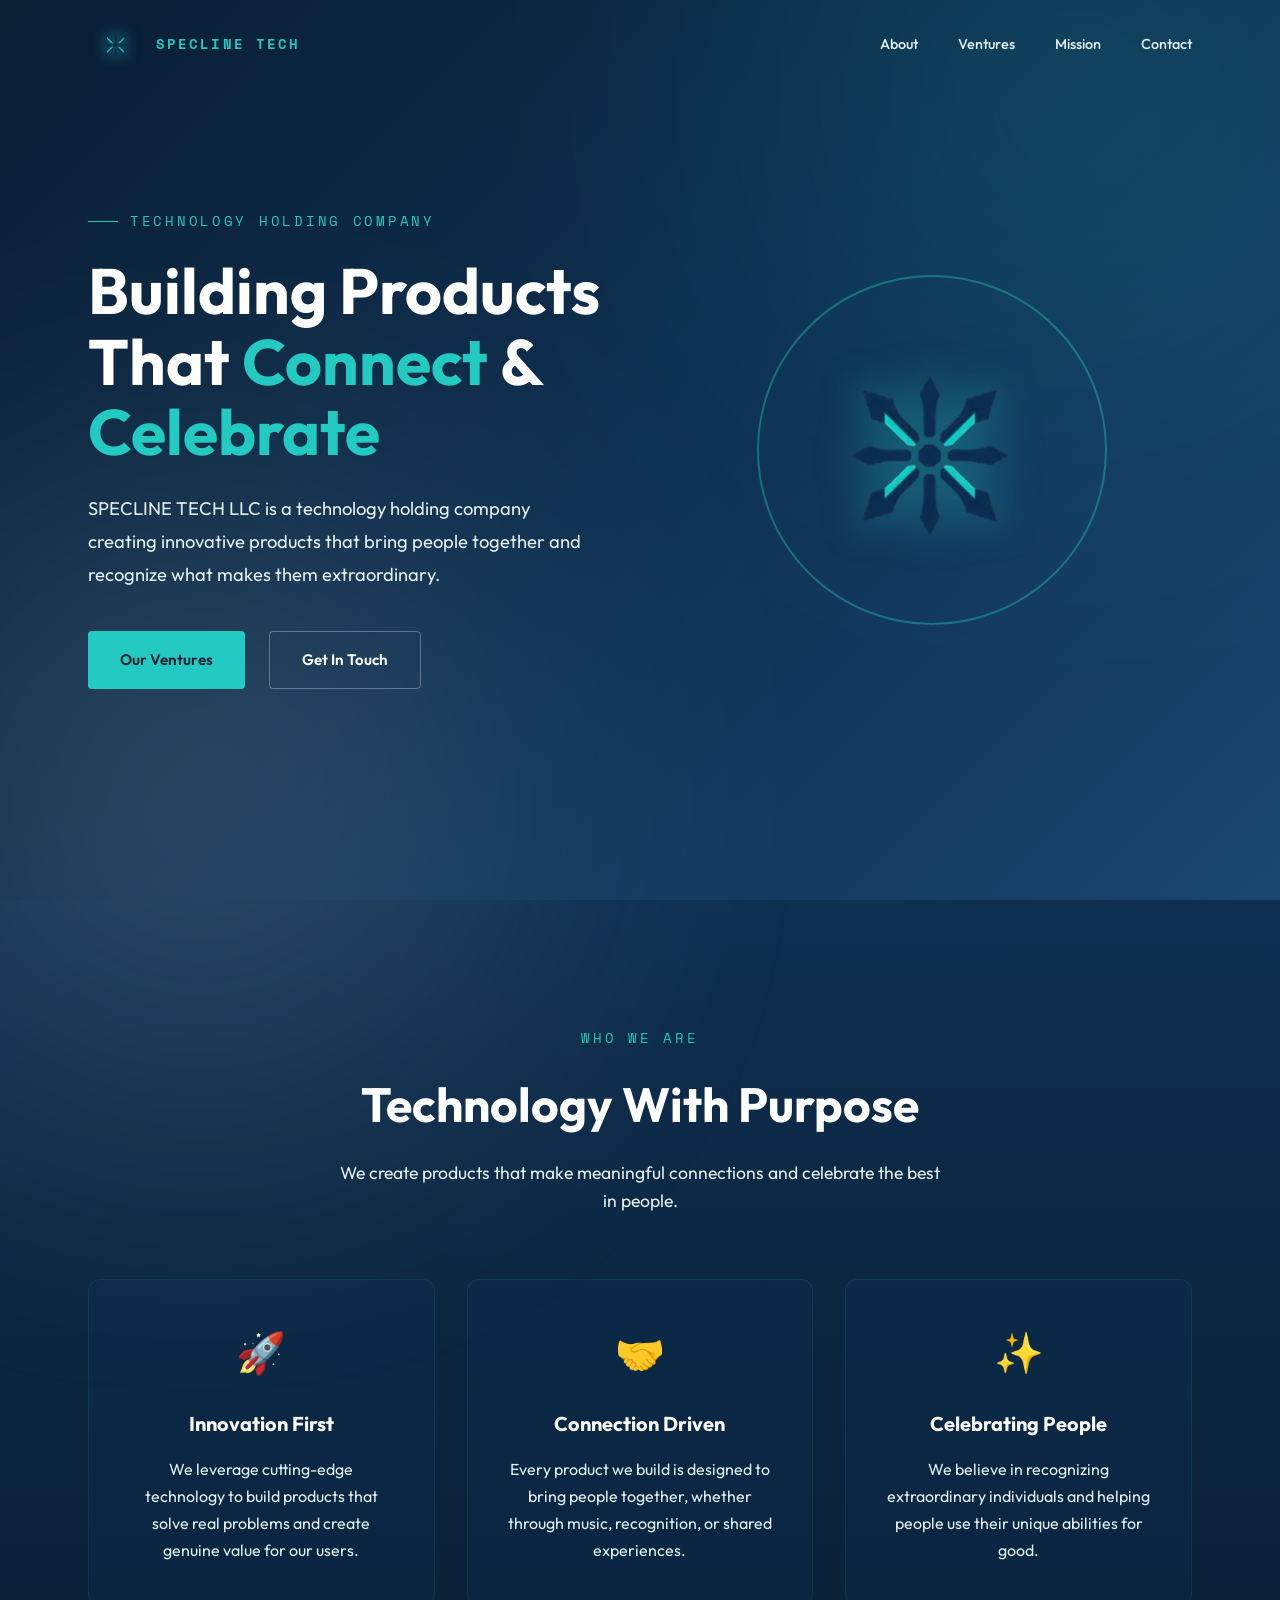
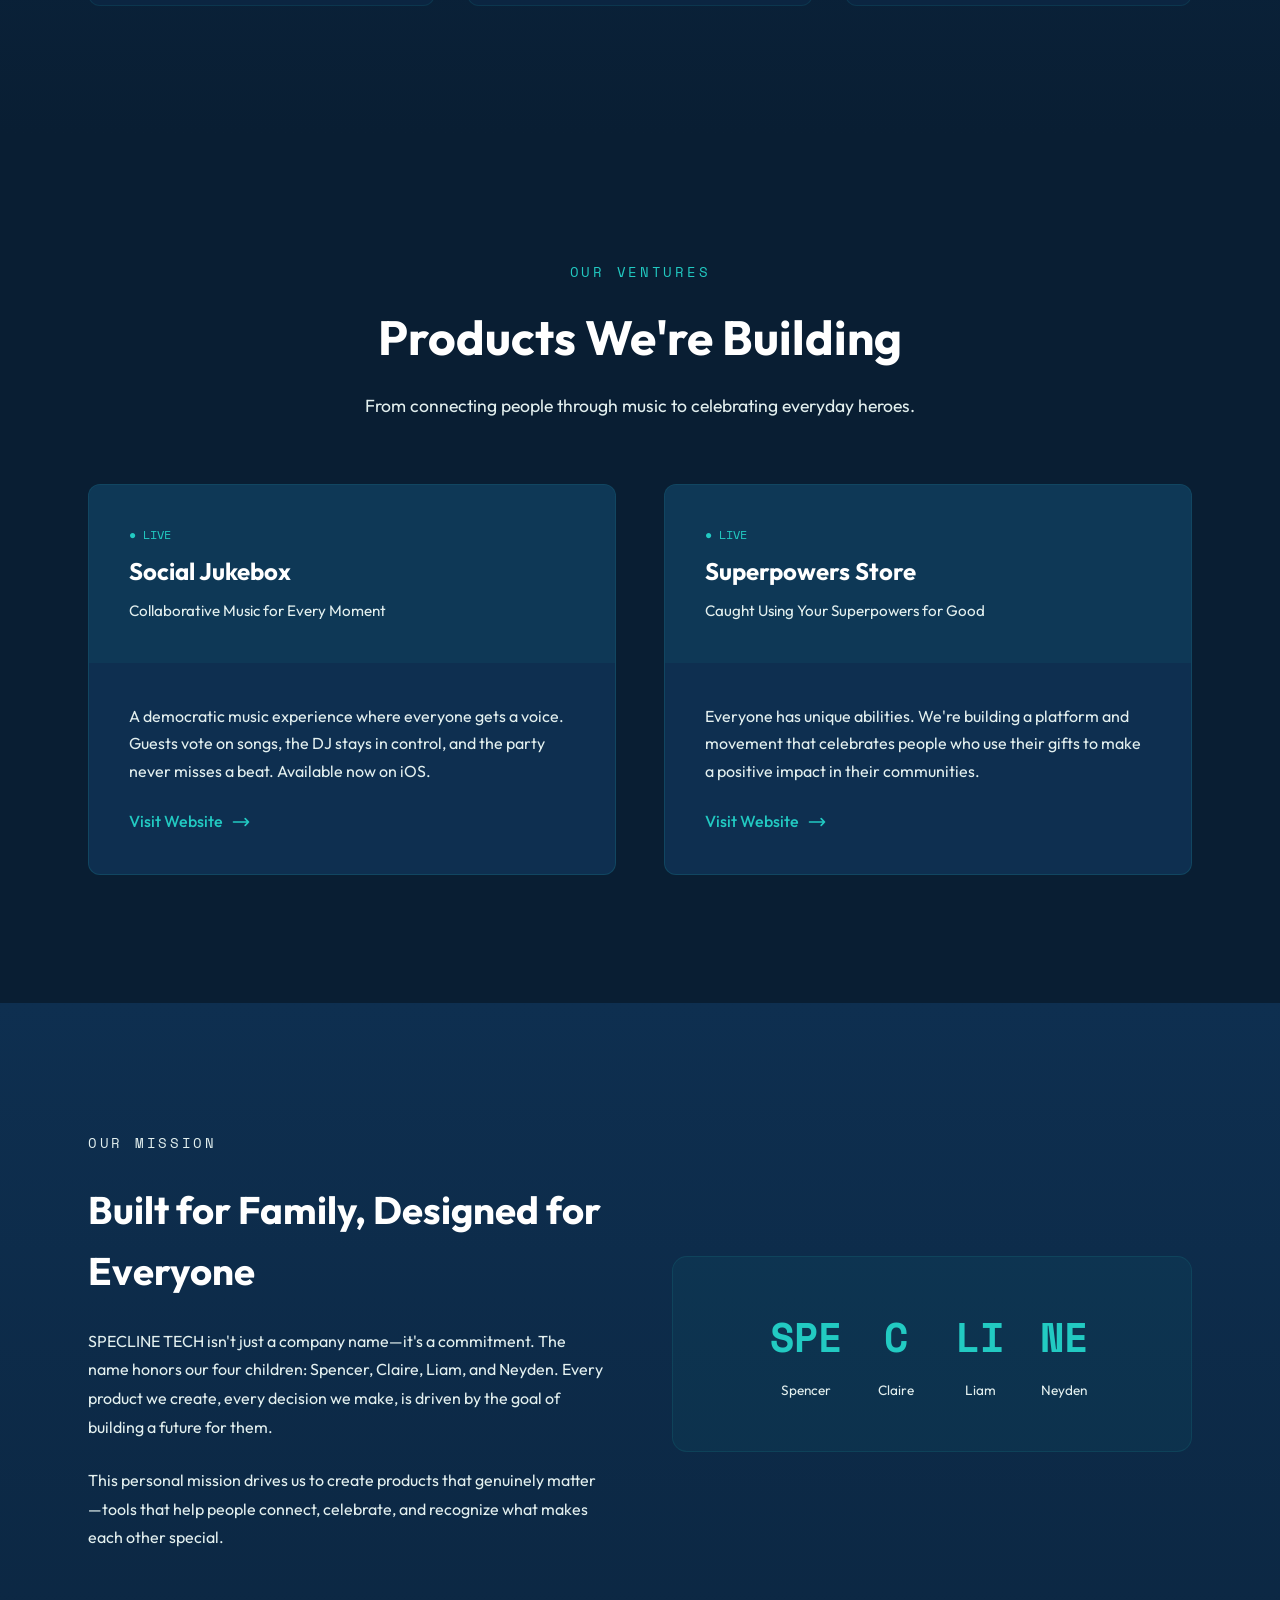
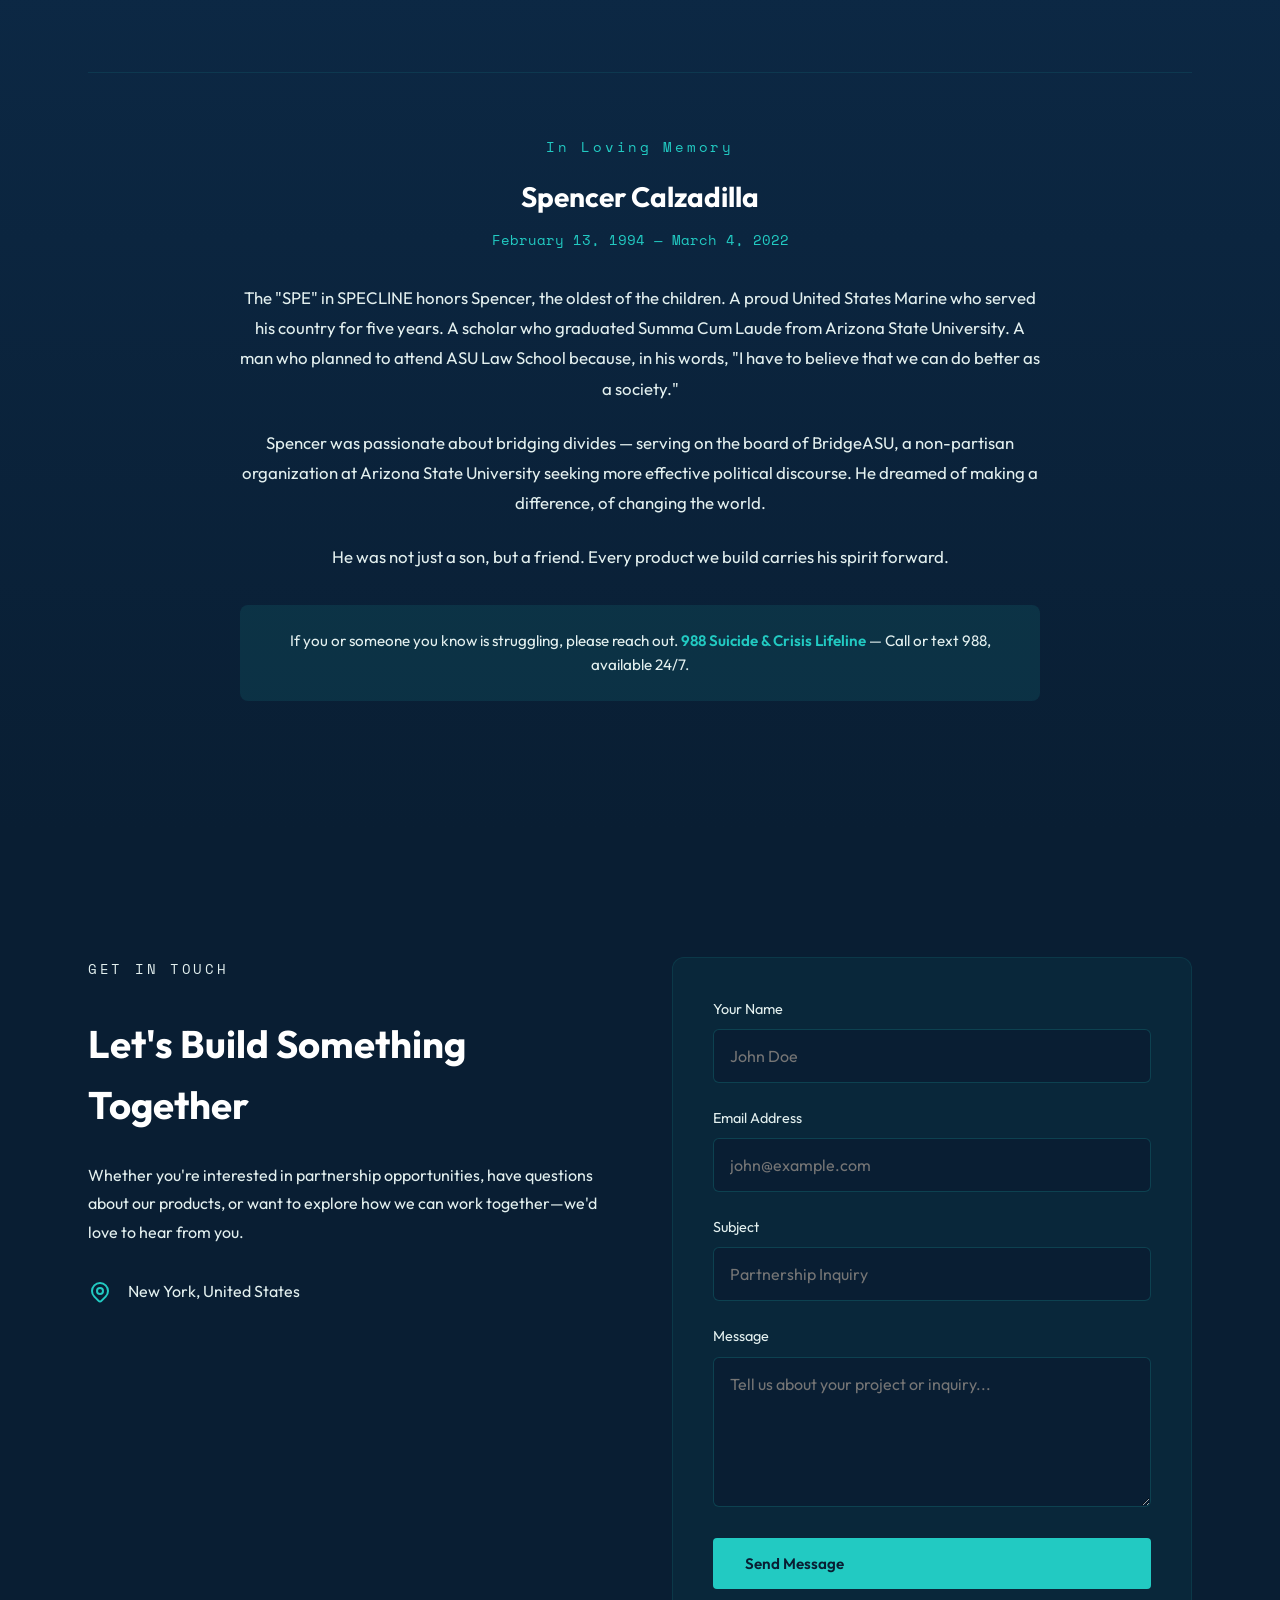
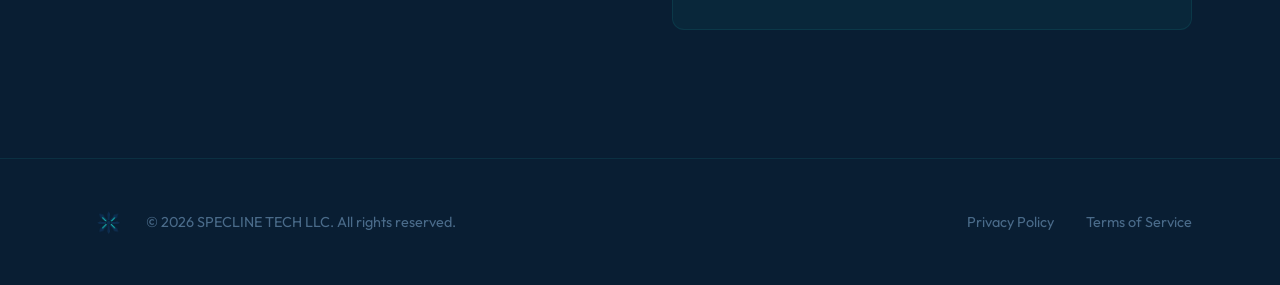
==== index.html @ af0a7ecb "Hide hero glow on mobile — 150px blur was blocking section render The two 600x600 hero-glow divs wit" ====
<!DOCTYPE html>
<!-- v2.3 - Async fonts, full content, mobile optimized -->
<html lang="en">
<head>
    <meta charset="UTF-8">
    <meta name="viewport" content="width=device-width, initial-scale=1.0">
    <title>SPECLINE TECH LLC | Technology for Tomorrow</title>
    <meta name="description" content="SPECLINE TECH LLC is a technology holding company creating innovative products that bring people together and recognize what makes them extraordinary.">
    
    <link rel="preconnect" href="https://fonts.googleapis.com">
    <link rel="preconnect" href="https://fonts.gstatic.com" crossorigin>
    <link rel="preload" href="assets/images/logo-icon.webp" as="image" type="image/webp" fetchpriority="high">
    <link rel="preload" href="https://fonts.googleapis.com/css2?family=Outfit:wght@300;400;500;600;700&family=Space+Mono:wght@400;700&display=swap" as="style" onload="this.onload=null;this.rel='stylesheet'">
    <noscript><link href="https://fonts.googleapis.com/css2?family=Outfit:wght@300;400;500;600;700&family=Space+Mono:wght@400;700&display=swap" rel="stylesheet"></noscript>
    
    <style>
        :root {
            --mint-light: #e3f0ef;
            --mint: #e2f1ef;
            --navy: #0e2f50;
            --teal: #22cac2;
            --navy-dark: #091e33;
            --navy-light: #1a4670;
            --teal-glow: rgba(34, 202, 194, 0.3);
            --white: #ffffff;
            --text-primary: #0e2f50;
            --text-secondary: #4a6b8a;
            --font-display: 'Outfit', sans-serif;
            --font-mono: 'Space Mono', monospace;
            --section-padding: clamp(4rem, 10vw, 8rem);
            --container-max: 1200px;
            --transition-smooth: cubic-bezier(0.4, 0, 0.2, 1);
        }

        *, *::before, *::after { margin: 0; padding: 0; box-sizing: border-box; }
        html { scroll-behavior: smooth; }
        body { font-family: var(--font-display); background: var(--navy-dark); color: var(--white); line-height: 1.6; overflow-x: hidden; }
        .container { max-width: var(--container-max); margin: 0 auto; padding: 0 clamp(1.5rem, 5vw, 3rem); }

        /* Background Pattern */
        .bg-pattern {
            position: fixed; top: 0; left: 0; width: 100%; height: 100%; pointer-events: none; z-index: 0; opacity: 0.03;
            background-image: radial-gradient(circle at 25% 25%, var(--teal) 1px, transparent 1px), radial-gradient(circle at 75% 75%, var(--teal) 1px, transparent 1px);
            background-size: 60px 60px; transform: translateZ(0);
        }

        /* Navigation */
        .nav { position: fixed; top: 0; left: 0; right: 0; z-index: 1000; padding: 1.5rem 0; transition: all 0.4s var(--transition-smooth); }
        .nav.scrolled { background: rgba(14, 47, 80, 0.98); padding: 1rem 0; box-shadow: 0 4px 30px rgba(0, 0, 0, 0.3); }
        .nav-inner { display: flex; justify-content: space-between; align-items: center; }
        .logo { display: flex; align-items: center; gap: 0.75rem; text-decoration: none; color: var(--white); }
        .logo img { height: 40px; width: auto; filter: drop-shadow(0 0 6px rgba(34, 202, 194, 0.5)); }
        .logo-text { font-family: var(--font-mono); font-size: 0.9rem; font-weight: 700; letter-spacing: 0.15em; color: var(--teal); }

        .nav-links { display: flex; gap: 2.5rem; list-style: none; }
        .nav-links a { color: var(--mint-light); text-decoration: none; font-size: 0.9rem; font-weight: 500; transition: color 0.3s; }
        .nav-links a:hover { color: var(--teal); }

        .mobile-menu-btn { display: none; background: none; border: none; cursor: pointer; padding: 0.5rem; z-index: 1001; }
        .mobile-menu-btn span { display: block; width: 24px; height: 2px; background: var(--teal); margin: 5px 0; transition: 0.3s; }

        /* Hero */
        .hero { min-height: 100vh; display: flex; align-items: center; position: relative; background: linear-gradient(135deg, var(--navy-dark) 0%, var(--navy) 50%, var(--navy-light) 100%); }
        .hero-glow { position: absolute; width: 600px; height: 600px; border-radius: 50%; filter: blur(150px); opacity: 0.15; pointer-events: none; }
        .hero-glow-1 { background: var(--teal); top: -200px; right: -100px; animation: float 8s ease-in-out infinite; }
        .hero-glow-2 { background: var(--mint); bottom: -200px; left: -100px; animation: float 10s ease-in-out infinite reverse; }

        @keyframes float {
            0%, 100% { transform: translate3d(0, 0, 0); }
            50% { transform: translate3d(30px, -30px, 0); }
        }

        .hero-content { display: grid; grid-template-columns: 1fr 1fr; gap: 4rem; align-items: center; padding: var(--section-padding) 0; position: relative; z-index: 2; }
        .hero-label { font-family: var(--font-mono); font-size: 0.85rem; color: var(--teal); letter-spacing: 0.2em; margin-bottom: 1.5rem; display: flex; align-items: center; gap: 0.75rem; }
        .hero-label::before { content: ''; width: 30px; height: 1px; background: var(--teal); }
        .hero h1 { font-size: clamp(2.5rem, 5vw, 4rem); font-weight: 700; line-height: 1.1; margin-bottom: 1.5rem; }
        .hero h1 .highlight { color: var(--teal); }
        .hero-description { font-size: 1.15rem; color: var(--mint-light); margin-bottom: 2.5rem; max-width: 500px; line-height: 1.8; }
        .hero-cta { display: flex; gap: 1.5rem; flex-wrap: wrap; }

        .btn { display: inline-flex; align-items: center; gap: 0.5rem; padding: 1rem 2rem; font-family: var(--font-display); font-size: 0.95rem; font-weight: 600; text-decoration: none; border-radius: 4px; transition: all 0.3s var(--transition-smooth); cursor: pointer; border: none; }
        .btn-primary { background: var(--teal); color: var(--navy-dark); }
        .btn-primary:hover { background: var(--white); transform: translateY(-2px); box-shadow: 0 10px 30px var(--teal-glow); }
        .btn-secondary { background: transparent; color: var(--white); border: 1px solid rgba(255, 255, 255, 0.3); }
        .btn-secondary:hover { border-color: var(--teal); color: var(--teal); }

        .logo-showcase { position: relative; width: 300px; height: 300px; margin: 0 auto; overflow: visible; }
        .logo-showcase img { width: 100%; height: 100%; object-fit: contain; position: relative; z-index: 2; filter: drop-shadow(0 0 20px rgba(34, 202, 194, 0.5)); }
        .logo-ring { position: absolute; top: 50%; left: 50%; transform: translate(-50%, -50%); border: 2px solid rgba(34, 202, 194, 0.4); border-radius: 50%; width: 350px; height: 350px; animation: pulse-ring 4s ease-out infinite; }

        @keyframes pulse-ring {
            0% { opacity: 1; transform: translate(-50%, -50%) scale(0.8); }
            100% { opacity: 0; transform: translate(-50%, -50%) scale(1.3); }
        }

        /* About Section */
        .about { background: linear-gradient(180deg, var(--navy) 0%, var(--navy-dark) 100%); padding: var(--section-padding) 0; }
        .section-header { text-align: center; margin-bottom: 4rem; }
        .section-label { font-family: var(--font-mono); color: var(--teal); letter-spacing: 0.2em; font-size: 0.85rem; margin-bottom: 1rem; }
        .section-title { font-size: clamp(2rem, 4vw, 3rem); font-weight: 700; margin-bottom: 1rem; }
        .section-subtitle { color: var(--mint-light); font-size: 1.1rem; max-width: 600px; margin: 0 auto; }

        .about-grid { display: grid; grid-template-columns: repeat(auto-fit, minmax(min(300px, 100%), 1fr)); gap: 2rem; }
        .about-card { background: rgba(14, 47, 80, 0.4); border: 1px solid rgba(34, 202, 194, 0.1); padding: 2.5rem; border-radius: 12px; text-align: center; transition: all 0.3s var(--transition-smooth); }
        .about-card:hover { transform: translateY(-5px); border-color: var(--teal); }
        .about-icon { font-size: 2.5rem; margin-bottom: 1.5rem; }
        .about-card h3 { font-size: 1.25rem; margin-bottom: 1rem; color: var(--white); }
        .about-card p { color: var(--mint-light); line-height: 1.7; }

        /* Ventures */
        .ventures { background: var(--navy-dark); padding: var(--section-padding) 0; }
        .ventures-grid { display: grid; grid-template-columns: repeat(auto-fit, minmax(min(350px, 100%), 1fr)); gap: 3rem; }
        .venture-card { background: var(--navy); border: 1px solid rgba(34, 202, 194, 0.15); border-radius: 12px; overflow: hidden; transition: all 0.3s var(--transition-smooth); }
        .venture-card:hover { transform: translateY(-5px); border-color: var(--teal); box-shadow: 0 20px 40px rgba(0, 0, 0, 0.3); }
        .venture-header { padding: 2.5rem; background: rgba(34, 202, 194, 0.05); }
        .venture-status { color: var(--teal); font-family: var(--font-mono); font-size: 0.75rem; display: block; margin-bottom: 0.5rem; }
        .venture-header h3 { font-size: 1.5rem; margin-bottom: 0.5rem; }
        .venture-tagline { color: var(--mint-light); font-size: 0.95rem; }
        .venture-body { padding: 2.5rem; }
        .venture-body p { color: var(--mint-light); line-height: 1.7; margin-bottom: 1.5rem; }
        .venture-link { display: inline-flex; align-items: center; gap: 0.5rem; color: var(--teal); text-decoration: none; font-weight: 500; transition: gap 0.3s; }
        .venture-link:hover { gap: 0.75rem; }
        .venture-link svg { width: 20px; height: 20px; }

        /* Mission Section */
        .mission { background: linear-gradient(180deg, var(--navy) 0%, var(--navy-dark) 100%); padding: var(--section-padding) 0; }
        .mission-content { display: grid; grid-template-columns: 1fr 1fr; gap: 4rem; align-items: center; }
        .mission-text p { color: var(--mint-light); line-height: 1.8; margin-bottom: 1.5rem; }
        .mission-text h2 { font-size: clamp(1.75rem, 3vw, 2.5rem); margin-bottom: 1.5rem; }

        .name-meaning { background: rgba(34, 202, 194, 0.05); padding: 3rem; border-radius: 15px; border: 1px solid rgba(34, 202, 194, 0.1); }
        .name-letters { display: flex; flex-wrap: wrap; gap: 1.5rem; justify-content: center; }
        .letter-item { text-align: center; min-width: 60px; }
        .letter { font-family: var(--font-mono); font-size: 2.5rem; font-weight: 700; color: var(--teal); display: block; margin-bottom: 0.5rem; }
        .letter-name { font-size: 0.85rem; color: var(--mint-light); }

        /* Spencer Memorial */
        .spencer-memorial { margin-top: 6rem; padding-top: 4rem; border-top: 1px solid rgba(34, 202, 194, 0.1); }
        .memorial-content { max-width: 800px; margin: 0 auto; text-align: center; }
        .memorial-label { font-family: var(--font-mono); color: var(--teal); letter-spacing: 0.2em; font-size: 0.85rem; margin-bottom: 1rem; }
        .memorial-content h3 { font-size: 1.75rem; margin-bottom: 0.5rem; }
        .memorial-dates { font-family: var(--font-mono); color: var(--teal); font-size: 0.9rem; display: block; margin-bottom: 2rem; }
        .memorial-text { color: var(--mint-light); line-height: 1.8; margin-bottom: 1.5rem; font-size: 1.05rem; }
        .memorial-help { background: rgba(34, 202, 194, 0.1); padding: 1.5rem; border-radius: 8px; margin-top: 2rem; font-size: 0.95rem; color: var(--mint-light); }
        .memorial-help a { color: var(--teal); text-decoration: none; font-weight: 600; }
        .memorial-help a:hover { text-decoration: underline; }

        /* Contact */
        .contact { padding: var(--section-padding) 0; }
        .contact-wrapper { display: grid; grid-template-columns: 1fr 1fr; gap: 4rem; align-items: start; }
        .contact-info h2 { font-size: clamp(1.75rem, 3vw, 2.5rem); margin-bottom: 1.5rem; }
        .contact-info > p { color: var(--mint-light); line-height: 1.8; margin-bottom: 2rem; }
        .contact-details { display: flex; flex-direction: column; gap: 1rem; }
        .contact-item { display: flex; align-items: center; gap: 1rem; color: var(--mint-light); }
        .contact-item svg { width: 24px; height: 24px; color: var(--teal); flex-shrink: 0; }

        .contact-form { background: rgba(34, 202, 194, 0.05); padding: 2.5rem; border-radius: 12px; border: 1px solid rgba(34, 202, 194, 0.1); }
        .form-group { margin-bottom: 1.5rem; }
        .form-group label { display: block; margin-bottom: 0.5rem; color: var(--mint-light); font-size: 0.9rem; }
        .form-group input, .form-group textarea { width: 100%; padding: 1rem; background: var(--navy-dark); border: 1px solid rgba(34, 202, 194, 0.2); border-radius: 6px; color: var(--white); font-family: inherit; font-size: 1rem; transition: border-color 0.3s; }
        .form-group input:focus, .form-group textarea:focus { outline: none; border-color: var(--teal); }
        .form-group textarea { min-height: 150px; resize: vertical; }

        /* Footer */
        .footer { padding: 3rem 0; border-top: 1px solid rgba(34, 202, 194, 0.1); }
        .footer-content { display: flex; justify-content: space-between; align-items: center; flex-wrap: wrap; gap: 1.5rem; }
        .footer-logo { display: flex; align-items: center; gap: 1rem; }
        .footer-logo img { height: 30px; width: auto; }
        .footer-text { color: var(--text-secondary); font-size: 0.9rem; }
        .footer-links { display: flex; gap: 2rem; }
        .footer-links a { color: var(--text-secondary); text-decoration: none; font-size: 0.9rem; transition: color 0.3s; }
        .footer-links a:hover { color: var(--teal); }

        /* Mobile */
        @media (max-width: 968px) {
            .hero-content, .mission-content, .contact-wrapper { grid-template-columns: 1fr; text-align: center; }
            .hero-text { order: 2; }
            .hero-visual { order: 1; }
            .hero-description { margin: 0 auto 2.5rem; }
            .hero-cta { justify-content: center; }
            .hero-label { justify-content: center; }
            .hero-label::before { display: none; }
            .name-letters { justify-content: center; }
            .footer-content { flex-direction: column; text-align: center; }
        }

        @media (max-width: 768px) {
            .nav-links { display: none; position: absolute; top: 100%; left: 0; right: 0; background: var(--navy-dark); flex-direction: column; padding: 2rem; gap: 1.5rem; }
            .nav-links.active { display: flex; }
            .mobile-menu-btn { display: block; }
            .bg-pattern { position: absolute; }
            .hero-glow { display: none; }
            .logo-ring { animation: none; opacity: 0.5; border-width: 2px; transform: translate(-50%, -50%) translateZ(0); -webkit-transform: translate(-50%, -50%) translateZ(0); }
        }
    </style>
</head>
<body>
    <div class="bg-pattern"></div>

    <nav class="nav" id="navbar">
        <div class="container">
            <div class="nav-inner">
                <a href="#" class="logo">
                    <img src="assets/images/logo-icon.webp" alt="SPECLINE TECH" width="40" height="40">
                    <span class="logo-text">SPECLINE TECH</span>
                </a>
                <ul class="nav-links" id="navLinks">
                    <li><a href="#about">About</a></li>
                    <li><a href="#ventures">Ventures</a></li>
                    <li><a href="#mission">Mission</a></li>
                    <li><a href="#contact">Contact</a></li>
                </ul>
                <button class="mobile-menu-btn" id="mobileMenuBtn" aria-label="Toggle menu">
                    <span></span><span></span><span></span>
                </button>
            </div>
        </div>
    </nav>

    <main>
        <section class="hero" id="hero">
            <div class="hero-glow hero-glow-1"></div>
            <div class="hero-glow hero-glow-2"></div>
            <div class="container">
                <div class="hero-content">
                    <div class="hero-text">
                        <p class="hero-label">TECHNOLOGY HOLDING COMPANY</p>
                        <h1>Building Products That <span class="highlight">Connect</span> & <span class="highlight">Celebrate</span></h1>
                        <p class="hero-description">SPECLINE TECH LLC is a technology holding company creating innovative products that bring people together and recognize what makes them extraordinary.</p>
                        <div class="hero-cta">
                            <a href="#ventures" class="btn btn-primary">Our Ventures</a>
                            <a href="#contact" class="btn btn-secondary">Get In Touch</a>
                        </div>
                    </div>
                    <div class="hero-visual">
                        <div class="logo-showcase">
                            <div class="logo-ring"></div>
                            <img src="assets/images/logo-icon.webp" alt="SPECLINE TECH Logo" width="300" height="300">
                        </div>
                    </div>
                </div>
            </div>
        </section>

        <section class="about" id="about">
            <div class="container">
                <div class="section-header">
                    <p class="section-label">WHO WE ARE</p>
                    <h2 class="section-title">Technology With Purpose</h2>
                    <p class="section-subtitle">We create products that make meaningful connections and celebrate the best in people.</p>
                </div>
                <div class="about-grid">
                    <div class="about-card">
                        <div class="about-icon">🚀</div>
                        <h3>Innovation First</h3>
                        <p>We leverage cutting-edge technology to build products that solve real problems and create genuine value for our users.</p>
                    </div>
                    <div class="about-card">
                        <div class="about-icon">🤝</div>
                        <h3>Connection Driven</h3>
                        <p>Every product we build is designed to bring people together, whether through music, recognition, or shared experiences.</p>
                    </div>
                    <div class="about-card">
                        <div class="about-icon">✨</div>
                        <h3>Celebrating People</h3>
                        <p>We believe in recognizing extraordinary individuals and helping people use their unique abilities for good.</p>
                    </div>
                </div>
            </div>
        </section>

        <section class="ventures" id="ventures">
            <div class="container">
                <div class="section-header">
                    <p class="section-label">OUR VENTURES</p>
                    <h2 class="section-title">Products We're Building</h2>
                    <p class="section-subtitle">From connecting people through music to celebrating everyday heroes.</p>
                </div>
                <div class="ventures-grid">
                    <div class="venture-card">
                        <div class="venture-header">
                            <span class="venture-status">● LIVE</span>
                            <h3>Social Jukebox</h3>
                            <p class="venture-tagline">Collaborative Music for Every Moment</p>
                        </div>
                        <div class="venture-body">
                            <p>A democratic music experience where everyone gets a voice. Guests vote on songs, the DJ stays in control, and the party never misses a beat. Available now on iOS.</p>
                            <a href="https://socialjukebox.app" class="venture-link" target="_blank" rel="noopener">
                                Visit Website
                                <svg xmlns="http://www.w3.org/2000/svg" fill="none" viewBox="0 0 24 24" stroke="currentColor">
                                    <path stroke-linecap="round" stroke-linejoin="round" stroke-width="2" d="M17 8l4 4m0 0l-4 4m4-4H3" />
                                </svg>
                            </a>
                        </div>
                    </div>
                    <div class="venture-card">
                        <div class="venture-header">
                            <span class="venture-status">● LIVE</span>
                            <h3>Superpowers Store</h3>
                            <p class="venture-tagline">Caught Using Your Superpowers for Good</p>
                        </div>
                        <div class="venture-body">
                            <p>Everyone has unique abilities. We're building a platform and movement that celebrates people who use their gifts to make a positive impact in their communities.</p>
                            <a href="https://useyoursuperpowersforgood.com" class="venture-link" target="_blank" rel="noopener">
                                Visit Website
                                <svg xmlns="http://www.w3.org/2000/svg" fill="none" viewBox="0 0 24 24" stroke="currentColor">
                                    <path stroke-linecap="round" stroke-linejoin="round" stroke-width="2" d="M17 8l4 4m0 0l-4 4m4-4H3" />
                                </svg>
                            </a>
                        </div>
                    </div>
                </div>
            </div>
        </section>

        <section class="mission" id="mission">
            <div class="container">
                <div class="mission-content">
                    <div class="mission-text">
                        <p class="section-label">OUR MISSION</p>
                        <h2>Built for Family, Designed for Everyone</h2>
                        <p>SPECLINE TECH isn't just a company name—it's a commitment. The name honors our four children: Spencer, Claire, Liam, and Neyden. Every product we create, every decision we make, is driven by the goal of building a future for them.</p>
                        <p>This personal mission drives us to create products that genuinely matter—tools that help people connect, celebrate, and recognize what makes each other special.</p>
                    </div>
                    <div class="name-meaning">
                        <div class="name-letters">
                            <div class="letter-item"><span class="letter">SPE</span><span class="letter-name">Spencer</span></div>
                            <div class="letter-item"><span class="letter">C</span><span class="letter-name">Claire</span></div>
                            <div class="letter-item"><span class="letter">LI</span><span class="letter-name">Liam</span></div>
                            <div class="letter-item"><span class="letter">NE</span><span class="letter-name">Neyden</span></div>
                        </div>
                    </div>
                </div>

                <div class="spencer-memorial">
                    <div class="memorial-content">
                        <p class="memorial-label">In Loving Memory</p>
                        <h3>Spencer Calzadilla</h3>
                        <span class="memorial-dates">February 13, 1994 — March 4, 2022</span>
                        <p class="memorial-text">The "SPE" in SPECLINE honors Spencer, the oldest of the children. A proud United States Marine who served his country for five years. A scholar who graduated Summa Cum Laude from Arizona State University. A man who planned to attend ASU Law School because, in his words, "I have to believe that we can do better as a society."</p>
                        <p class="memorial-text">Spencer was passionate about bridging divides — serving on the board of BridgeASU, a non-partisan organization at Arizona State University seeking more effective political discourse. He dreamed of making a difference, of changing the world.</p>
                        <p class="memorial-text">He was not just a son, but a friend. Every product we build carries his spirit forward.</p>
                        <p class="memorial-help">If you or someone you know is struggling, please reach out. <a href="https://988lifeline.org" target="_blank" rel="noopener">988 Suicide & Crisis Lifeline</a> — Call or text 988, available 24/7.</p>
                    </div>
                </div>
            </div>
        </section>

        <section class="contact" id="contact">
            <div class="container">
                <div class="contact-wrapper">
                    <div class="contact-info">
                        <p class="section-label">GET IN TOUCH</p>
                        <h2>Let's Build Something Together</h2>
                        <p>Whether you're interested in partnership opportunities, have questions about our products, or want to explore how we can work together—we'd love to hear from you.</p>
                        <div class="contact-details">
                            <div class="contact-item">
                                <svg xmlns="http://www.w3.org/2000/svg" fill="none" viewBox="0 0 24 24" stroke="currentColor">
                                    <path stroke-linecap="round" stroke-linejoin="round" stroke-width="2" d="M17.657 16.657L13.414 20.9a1.998 1.998 0 01-2.827 0l-4.244-4.243a8 8 0 1111.314 0z" />
                                    <path stroke-linecap="round" stroke-linejoin="round" stroke-width="2" d="M15 11a3 3 0 11-6 0 3 3 0 016 0z" />
                                </svg>
                                <span>New York, United States</span>
                            </div>
                        </div>
                    </div>
                    <div class="contact-form">
                        <form id="contactForm">
                            <div class="form-group">
                                <label for="name">Your Name</label>
                                <input type="text" id="name" name="name" required placeholder="John Doe">
                            </div>
                            <div class="form-group">
                                <label for="email">Email Address</label>
                                <input type="email" id="email" name="email" required placeholder="john@example.com">
                            </div>
                            <div class="form-group">
                                <label for="subject">Subject</label>
                                <input type="text" id="subject" name="subject" required placeholder="Partnership Inquiry">
                            </div>
                            <div class="form-group">
                                <label for="message">Message</label>
                                <textarea id="message" name="message" required placeholder="Tell us about your project or inquiry..."></textarea>
                            </div>
                            <button type="submit" class="btn btn-primary" style="width: 100%;">Send Message</button>
                        </form>
                    </div>
                </div>
            </div>
        </section>
    </main>

    <footer class="footer">
        <div class="container">
            <div class="footer-content">
                <div class="footer-logo">
                    <img src="assets/images/logo-icon.webp" alt="SPECLINE TECH" width="30" height="30">
                    <span class="footer-text">© 2026 SPECLINE TECH LLC. All rights reserved.</span>
                </div>
                <div class="footer-links">
                    <a href="privacy.html">Privacy Policy</a>
                    <a href="terms.html">Terms of Service</a>
                </div>
            </div>
        </div>
    </footer>

    <script>
        (function() {
            'use strict';
            const navbar = document.getElementById('navbar');
            const mobileMenuBtn = document.getElementById('mobileMenuBtn');
            const navLinks = document.getElementById('navLinks');

            // Scroll effect
            window.addEventListener('scroll', () => {
                navbar.classList.toggle('scrolled', window.scrollY > 50);
            }, { passive: true });

            // Mobile menu
            mobileMenuBtn.addEventListener('click', () => {
                navLinks.classList.toggle('active');
            });

            // Smooth scroll
            document.querySelectorAll('a[href^="#"]').forEach(anchor => {
                anchor.addEventListener('click', function(e) {
                    e.preventDefault();
                    const target = document.querySelector(this.getAttribute('href'));
                    if (target) {
                        navLinks.classList.remove('active');
                        target.scrollIntoView({ behavior: 'smooth', block: 'start' });
                    }
                });
            });

            // Form submission — opens user's email client with pre-filled message
            document.getElementById('contactForm').addEventListener('submit', (e) => {
                e.preventDefault();
                const name = document.getElementById('name').value;
                const email = document.getElementById('email').value;
                const subject = document.getElementById('subject').value;
                const message = document.getElementById('message').value;
                const body = 'Name: ' + name + '\nEmail: ' + email + '\n\n' + message;
                window.location.href = 'mailto:hello@specline.co?subject=' + encodeURIComponent(subject) + '&body=' + encodeURIComponent(body);
            });
        })();
    </script>
</body>
</html>
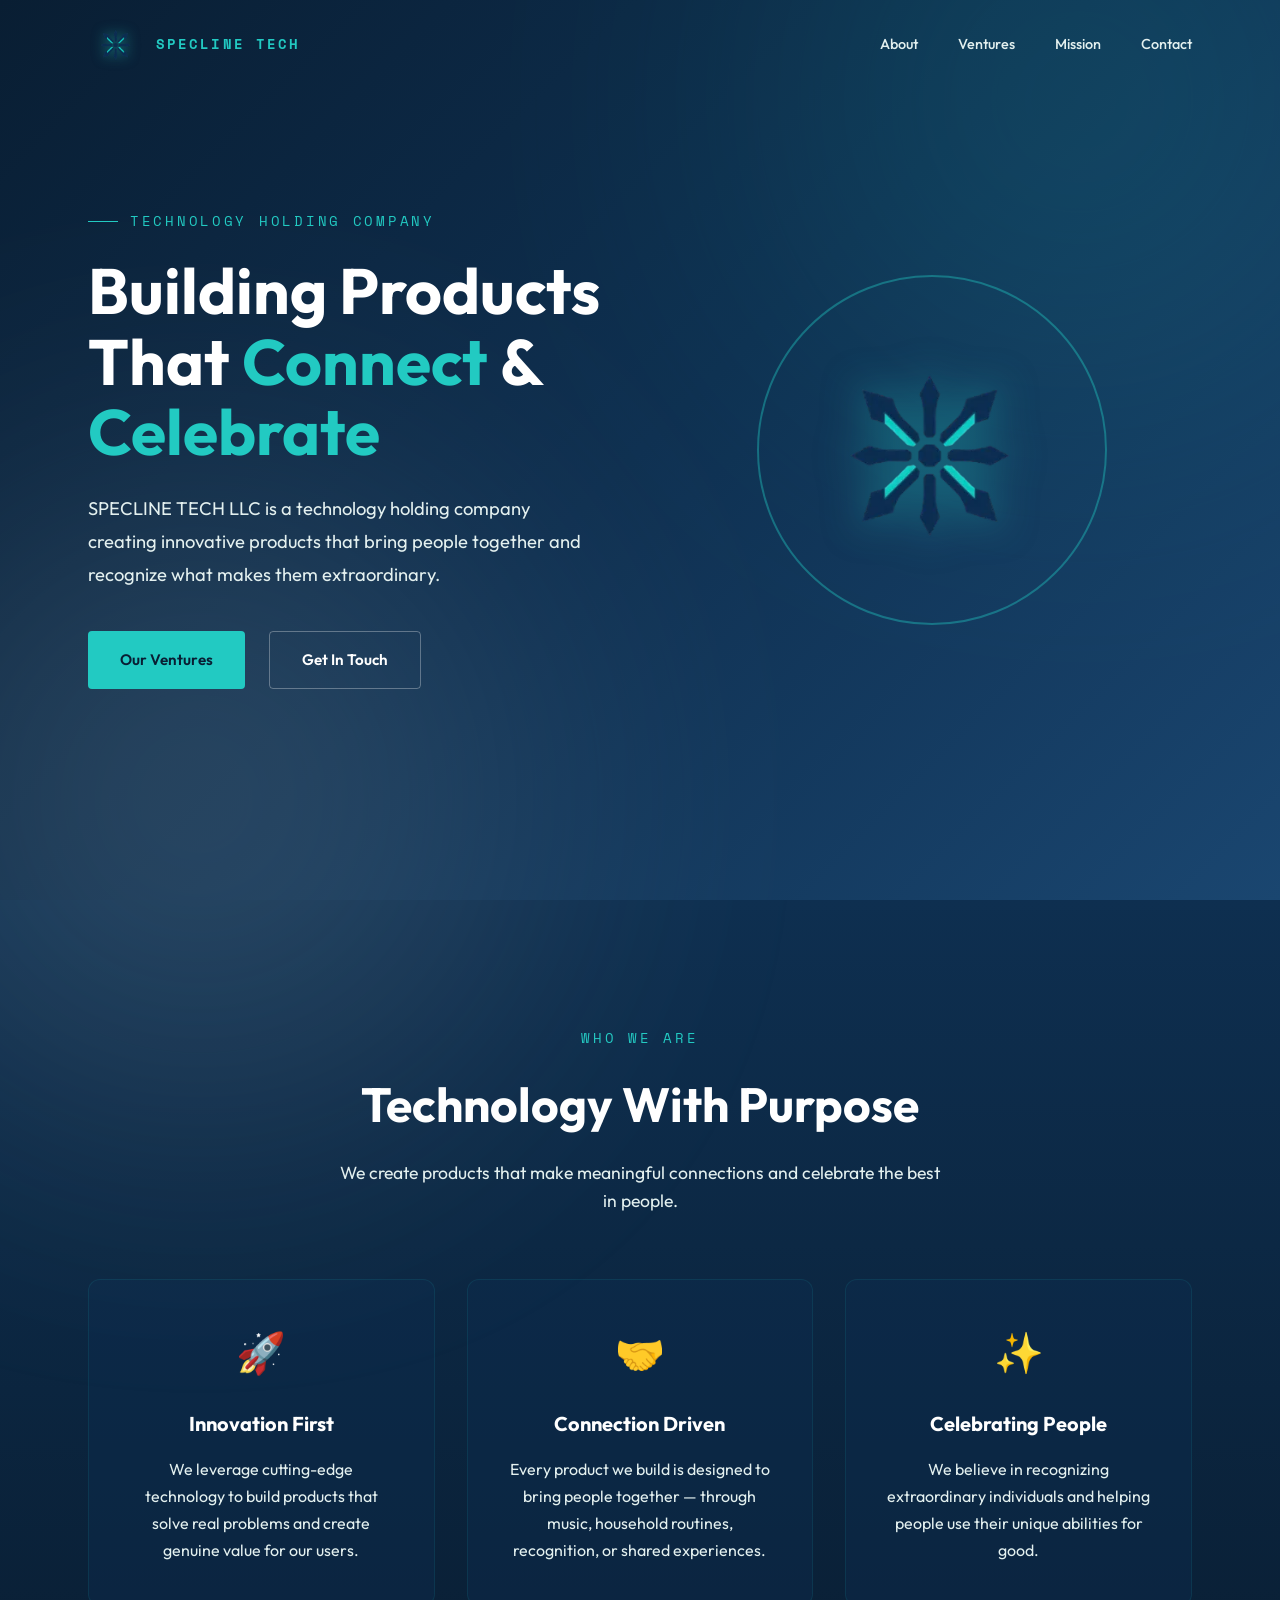
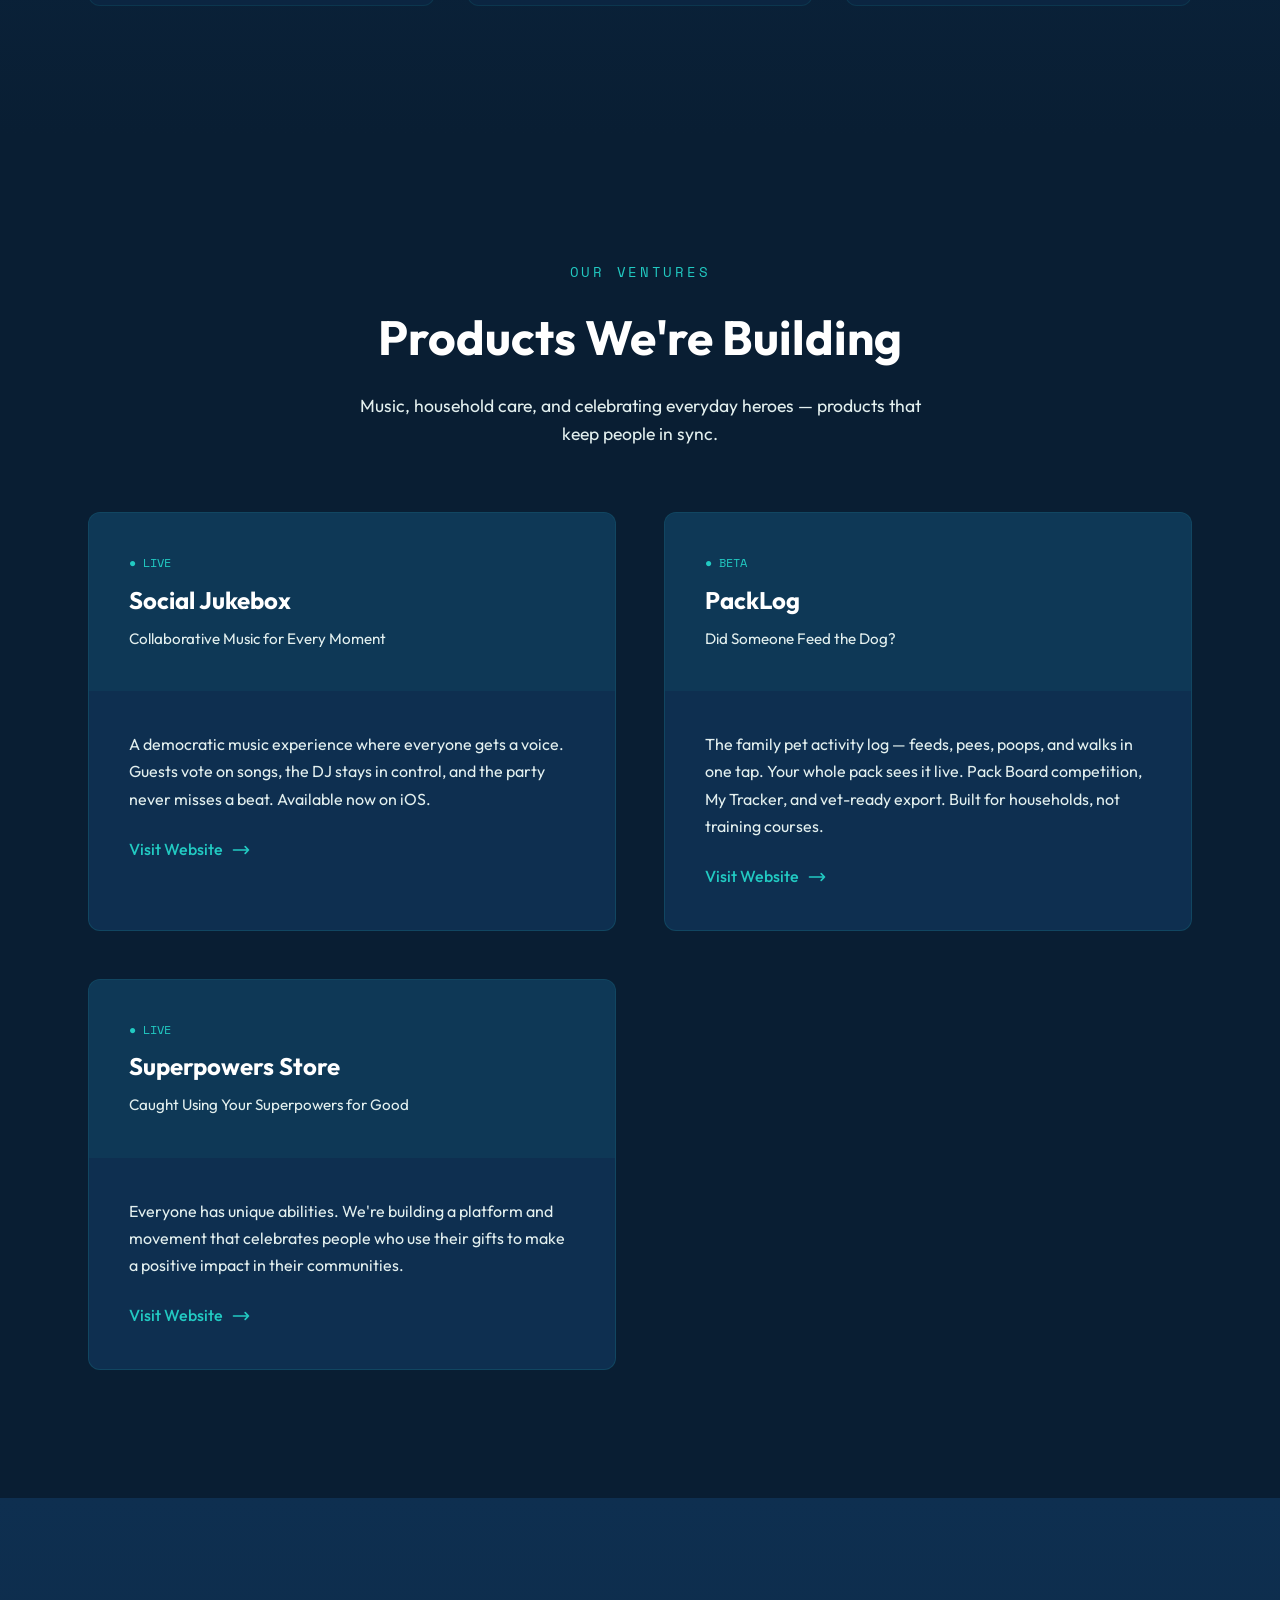
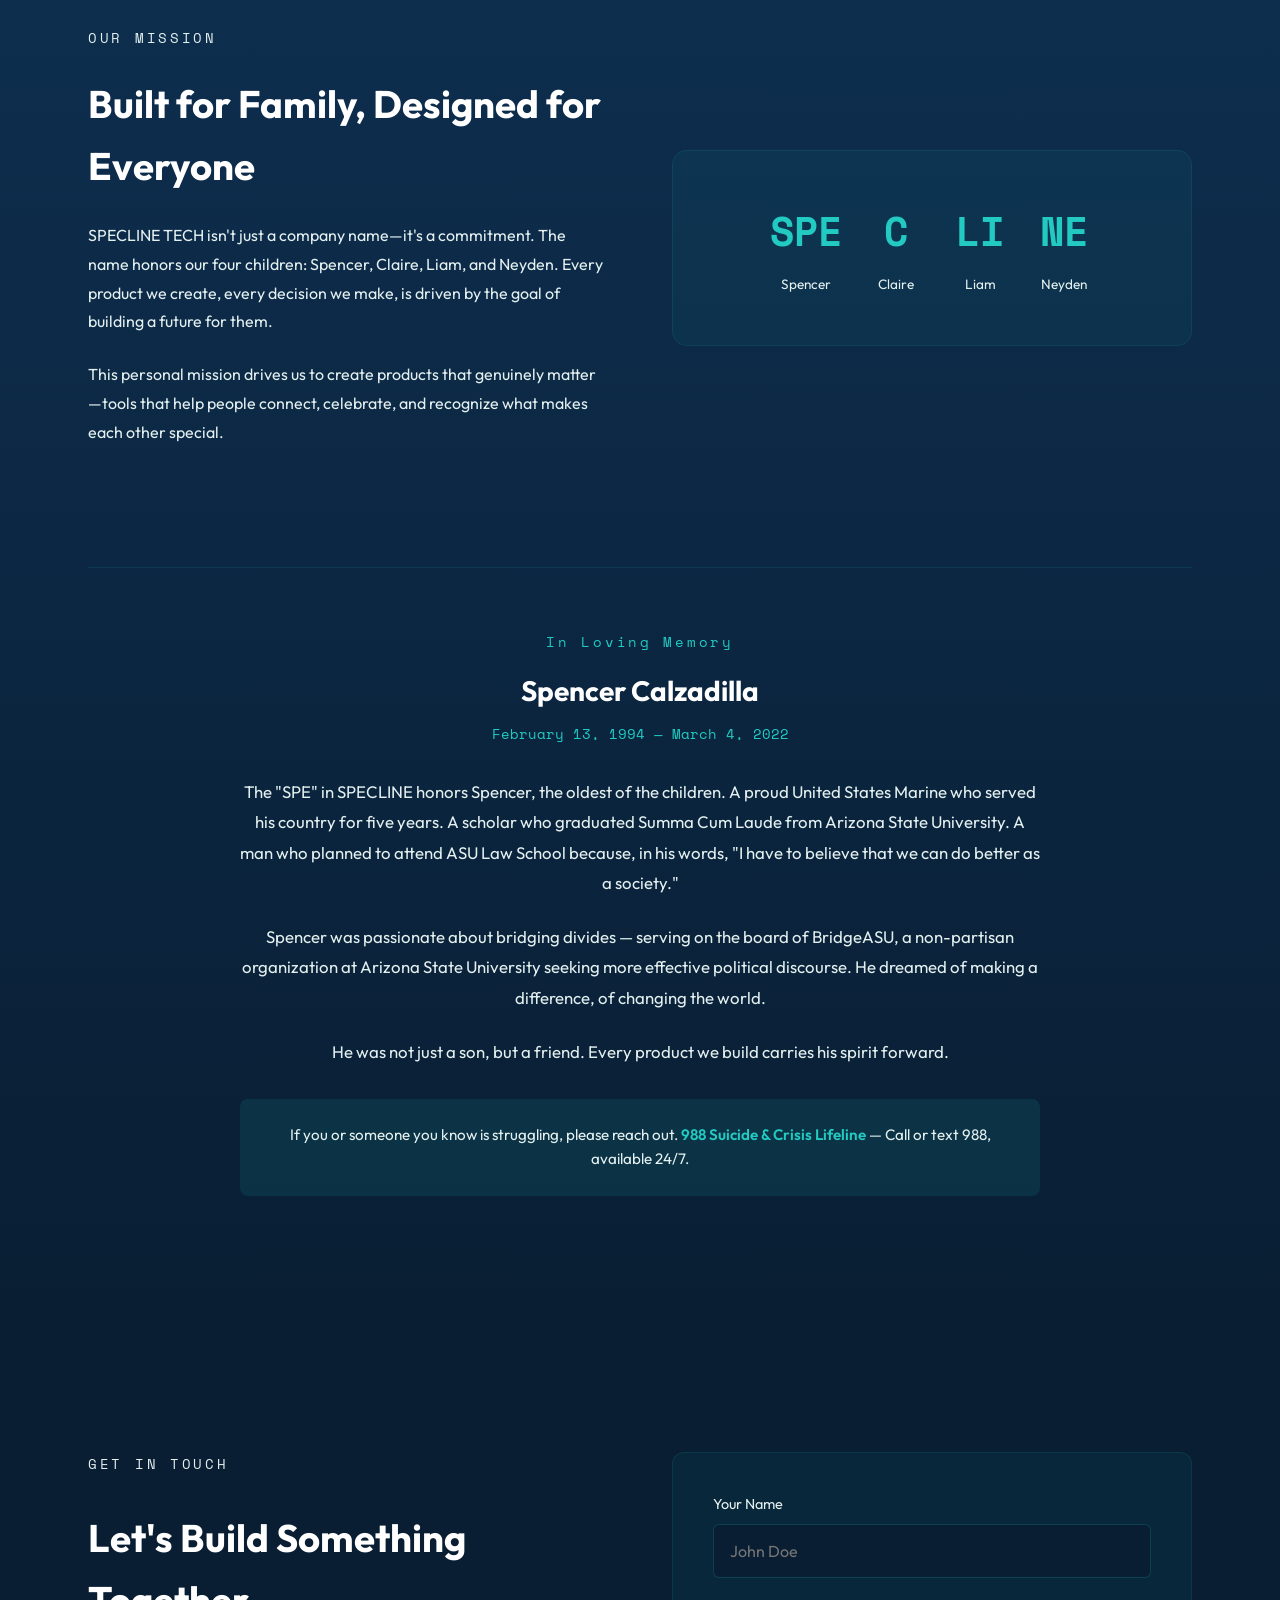
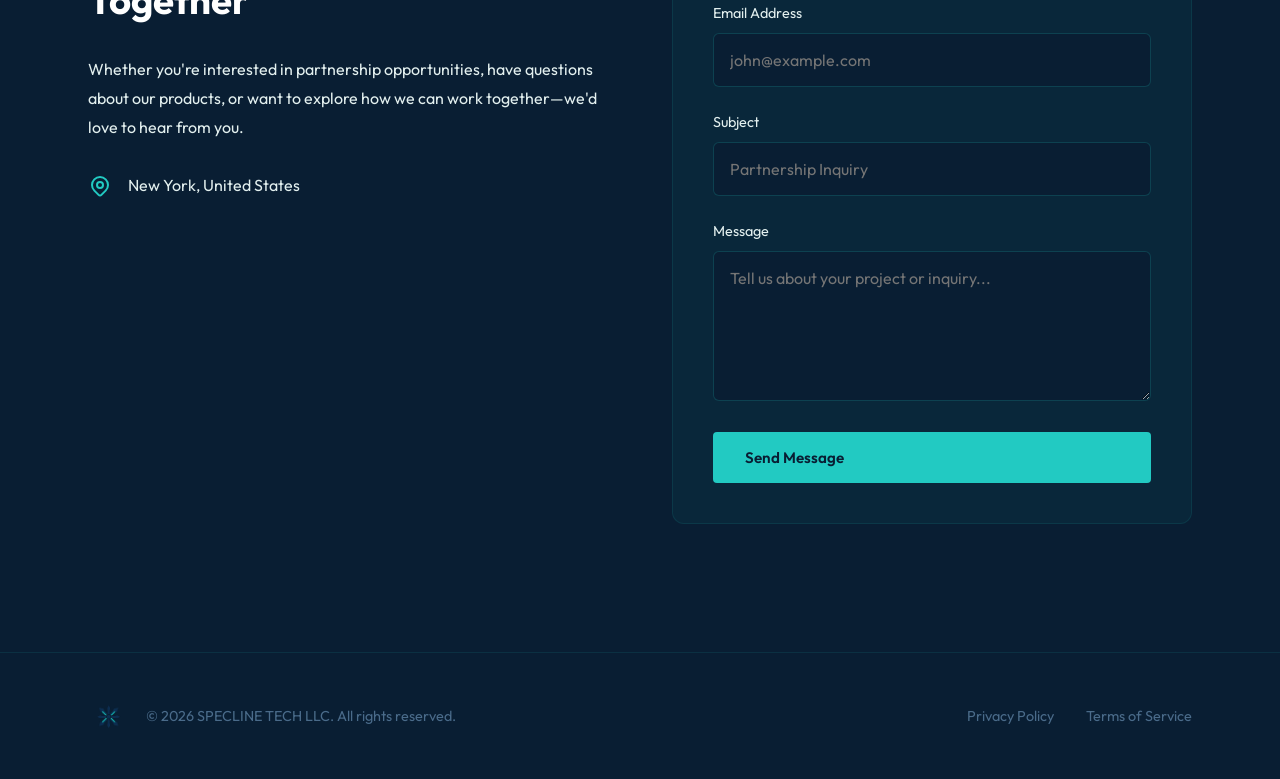
==== commit a105963b: "checkpoint before checking out cursor/pack-pro-store-readiness" ====
--- a/index.html
+++ b/index.html
@@ -1,11 +1,20 @@
 <!DOCTYPE html>
-<!-- v2.3 - Async fonts, full content, mobile optimized -->
 <html lang="en">
 <head>
     <meta charset="UTF-8">
     <meta name="viewport" content="width=device-width, initial-scale=1.0">
     <title>SPECLINE TECH LLC | Technology for Tomorrow</title>
     <meta name="description" content="SPECLINE TECH LLC is a technology holding company creating innovative products that bring people together and recognize what makes them extraordinary.">
+    <link rel="canonical" href="https://speclinetech.com/">
+    <meta property="og:type" content="website">
+    <meta property="og:url" content="https://speclinetech.com/">
+    <meta property="og:title" content="SPECLINE TECH LLC | Technology for Tomorrow">
+    <meta property="og:description" content="SPECLINE TECH LLC is a technology holding company creating innovative products that bring people together and recognize what makes them extraordinary.">
+    <meta property="og:image" content="https://speclinetech.com/assets/images/logo-icon.webp">
+    <meta name="twitter:card" content="summary_large_image">
+    <meta name="twitter:title" content="SPECLINE TECH LLC | Technology for Tomorrow">
+    <meta name="twitter:description" content="SPECLINE TECH LLC is a technology holding company creating innovative products that bring people together and recognize what makes them extraordinary.">
+    <meta name="twitter:image" content="https://speclinetech.com/assets/images/logo-icon.webp">
     
     <link rel="preconnect" href="https://fonts.googleapis.com">
     <link rel="preconnect" href="https://fonts.gstatic.com" crossorigin>
@@ -171,6 +180,21 @@
         .footer-links a { color: var(--text-secondary); text-decoration: none; font-size: 0.9rem; transition: color 0.3s; }
         .footer-links a:hover { color: var(--teal); }
 
+        .form-status:empty { display: none; }
+        .form-status {
+            font-size: 0.9rem; margin-bottom: 1rem; padding: 0.75rem 1rem; border-radius: 6px; line-height: 1.5;
+        }
+        .form-status.success { background: rgba(34, 202, 194, 0.12); border: 1px solid rgba(34, 202, 194, 0.35); color: var(--mint-light); }
+        .form-status.error { background: rgba(120, 40, 40, 0.25); border: 1px solid rgba(220, 100, 100, 0.35); color: var(--mint-light); }
+
+        @media (prefers-reduced-motion: reduce) {
+            html { scroll-behavior: auto; }
+            .hero-glow-1, .hero-glow-2 { animation: none; }
+            .logo-ring { animation: none; opacity: 0.45; }
+            .about-card:hover, .venture-card:hover { transform: none; }
+            .btn-primary:hover { transform: none; }
+        }
+
         /* Mobile */
         @media (max-width: 968px) {
             .hero-content, .mission-content, .contact-wrapper { grid-template-columns: 1fr; text-align: center; }
@@ -190,7 +214,7 @@
             .mobile-menu-btn { display: block; }
             .bg-pattern { position: absolute; }
             .hero-glow { display: none; }
-            .logo-ring { animation: none; opacity: 0.5; border-width: 2px; transform: translate(-50%, -50%) translateZ(0); -webkit-transform: translate(-50%, -50%) translateZ(0); }
+            .logo-ring { opacity: 0.7; border-width: 2px; transform: translate(-50%, -50%) translateZ(0); -webkit-transform: translate(-50%, -50%) translateZ(0); }
         }
     </style>
 </head>
@@ -200,7 +224,7 @@
     <nav class="nav" id="navbar">
         <div class="container">
             <div class="nav-inner">
-                <a href="#" class="logo">
+                <a href="/" class="logo">
                     <img src="assets/images/logo-icon.webp" alt="SPECLINE TECH" width="40" height="40">
                     <span class="logo-text">SPECLINE TECH</span>
                 </a>
@@ -210,7 +234,7 @@
                     <li><a href="#mission">Mission</a></li>
                     <li><a href="#contact">Contact</a></li>
                 </ul>
-                <button class="mobile-menu-btn" id="mobileMenuBtn" aria-label="Toggle menu">
+                <button type="button" class="mobile-menu-btn" id="mobileMenuBtn" aria-label="Toggle menu" aria-expanded="false" aria-controls="navLinks">
                     <span></span><span></span><span></span>
                 </button>
             </div>
@@ -258,7 +282,7 @@
                     <div class="about-card">
                         <div class="about-icon">🤝</div>
                         <h3>Connection Driven</h3>
-                        <p>Every product we build is designed to bring people together, whether through music, recognition, or shared experiences.</p>
+                        <p>Every product we build is designed to bring people together — through music, household routines, recognition, or shared experiences.</p>
                     </div>
                     <div class="about-card">
                         <div class="about-icon">✨</div>
@@ -274,7 +298,7 @@
                 <div class="section-header">
                     <p class="section-label">OUR VENTURES</p>
                     <h2 class="section-title">Products We're Building</h2>
-                    <p class="section-subtitle">From connecting people through music to celebrating everyday heroes.</p>
+                    <p class="section-subtitle">Music, household care, and celebrating everyday heroes — products that keep people in sync.</p>
                 </div>
                 <div class="ventures-grid">
                     <div class="venture-card">
@@ -286,6 +310,22 @@
                         <div class="venture-body">
                             <p>A democratic music experience where everyone gets a voice. Guests vote on songs, the DJ stays in control, and the party never misses a beat. Available now on iOS.</p>
                             <a href="https://socialjukebox.app" class="venture-link" target="_blank" rel="noopener">
+                                Visit Website
+                                <svg xmlns="http://www.w3.org/2000/svg" fill="none" viewBox="0 0 24 24" stroke="currentColor">
+                                    <path stroke-linecap="round" stroke-linejoin="round" stroke-width="2" d="M17 8l4 4m0 0l-4 4m4-4H3" />
+                                </svg>
+                            </a>
+                        </div>
+                    </div>
+                    <div class="venture-card">
+                        <div class="venture-header">
+                            <span class="venture-status">● BETA</span>
+                            <h3>PackLog</h3>
+                            <p class="venture-tagline">Did Someone Feed the Dog?</p>
+                        </div>
+                        <div class="venture-body">
+                            <p>The family pet activity log — feeds, pees, poops, and walks in one tap. Your whole pack sees it live. Pack Board competition, My Tracker, and vet-ready export. Built for households, not training courses.</p>
+                            <a href="https://packlog-mu.vercel.app" class="venture-link" target="_blank" rel="noopener">
                                 Visit Website
                                 <svg xmlns="http://www.w3.org/2000/svg" fill="none" viewBox="0 0 24 24" stroke="currentColor">
                                     <path stroke-linecap="round" stroke-linejoin="round" stroke-width="2" d="M17 8l4 4m0 0l-4 4m4-4H3" />
@@ -365,6 +405,7 @@
                     </div>
                     <div class="contact-form">
                         <form id="contactForm">
+                            <p id="formStatus" class="form-status" role="status" aria-live="polite"></p>
                             <div class="form-group">
                                 <label for="name">Your Name</label>
                                 <input type="text" id="name" name="name" required placeholder="John Doe">
@@ -410,40 +451,97 @@
             const navbar = document.getElementById('navbar');
             const mobileMenuBtn = document.getElementById('mobileMenuBtn');
             const navLinks = document.getElementById('navLinks');
-
-            // Scroll effect
+            const navInner = navbar.querySelector('.nav-inner');
+
+            function setMenuOpen(open) {
+                navLinks.classList.toggle('active', open);
+                mobileMenuBtn.setAttribute('aria-expanded', open ? 'true' : 'false');
+            }
+
             window.addEventListener('scroll', () => {
                 navbar.classList.toggle('scrolled', window.scrollY > 50);
             }, { passive: true });
 
-            // Mobile menu
             mobileMenuBtn.addEventListener('click', () => {
-                navLinks.classList.toggle('active');
+                setMenuOpen(!navLinks.classList.contains('active'));
             });
 
-            // Smooth scroll
+            document.addEventListener('click', (e) => {
+                if (!navLinks.classList.contains('active')) return;
+                if (navInner && !navInner.contains(e.target)) setMenuOpen(false);
+            });
+
+            document.addEventListener('keydown', (e) => {
+                if (e.key === 'Escape' && navLinks.classList.contains('active')) {
+                    setMenuOpen(false);
+                    mobileMenuBtn.focus();
+                }
+            });
+
+            const prefersReducedMotion = window.matchMedia('(prefers-reduced-motion: reduce)').matches;
+
             document.querySelectorAll('a[href^="#"]').forEach(anchor => {
                 anchor.addEventListener('click', function(e) {
                     e.preventDefault();
                     const target = document.querySelector(this.getAttribute('href'));
                     if (target) {
-                        navLinks.classList.remove('active');
-                        target.scrollIntoView({ behavior: 'smooth', block: 'start' });
+                        setMenuOpen(false);
+                        target.scrollIntoView({ behavior: prefersReducedMotion ? 'auto' : 'smooth', block: 'start' });
                     }
                 });
             });
 
-            // Form submission — opens user's email client with pre-filled message
-            document.getElementById('contactForm').addEventListener('submit', (e) => {
+            const form = document.getElementById('contactForm');
+            const formStatus = document.getElementById('formStatus');
+
+            function resetFormStatusSoon() {
+                setTimeout(() => {
+                    formStatus.textContent = '';
+                    formStatus.className = 'form-status';
+                }, 8000);
+            }
+
+            form.addEventListener('submit', (e) => {
                 e.preventDefault();
-                const name = document.getElementById('name').value;
-                const email = document.getElementById('email').value;
-                const subject = document.getElementById('subject').value;
-                const message = document.getElementById('message').value;
-                const body = 'Name: ' + name + '\nEmail: ' + email + '\n\n' + message;
-                window.location.href = 'mailto:hello@specline.co?subject=' + encodeURIComponent(subject) + '&body=' + encodeURIComponent(body);
+                const btn = form.querySelector('button[type="submit"]');
+                formStatus.textContent = '';
+                formStatus.className = 'form-status';
+                btn.textContent = 'Sending...';
+                btn.disabled = true;
+                fetch('https://formspree.io/f/mwvwlgjb', {
+                    method: 'POST',
+                    body: new FormData(form),
+                    headers: { 'Accept': 'application/json' }
+                }).then(async (r) => {
+                    if (r.ok) {
+                        form.reset();
+                        formStatus.textContent = 'Thanks — your message was sent. We will get back to you soon.';
+                        formStatus.className = 'form-status success';
+                        btn.textContent = 'Send Message';
+                        btn.disabled = false;
+                        resetFormStatusSoon();
+                        return;
+                    }
+                    let detail = 'Something went wrong. Please try again or email hello@specline.co.';
+                    try {
+                        const data = await r.json();
+                        if (data && data.error) detail = typeof data.error === 'string' ? data.error : detail;
+                    } catch (_) { /* ignore */ }
+                    formStatus.textContent = detail;
+                    formStatus.className = 'form-status error';
+                    btn.textContent = 'Send Message';
+                    btn.disabled = false;
+                    resetFormStatusSoon();
+                }).catch(() => {
+                    formStatus.textContent = 'Network error. Check your connection or email hello@specline.co.';
+                    formStatus.className = 'form-status error';
+                    btn.textContent = 'Send Message';
+                    btn.disabled = false;
+                    resetFormStatusSoon();
+                });
             });
         })();
     </script>
+    <script defer src="/_vercel/insights/script.js"></script>
 </body>
 </html>
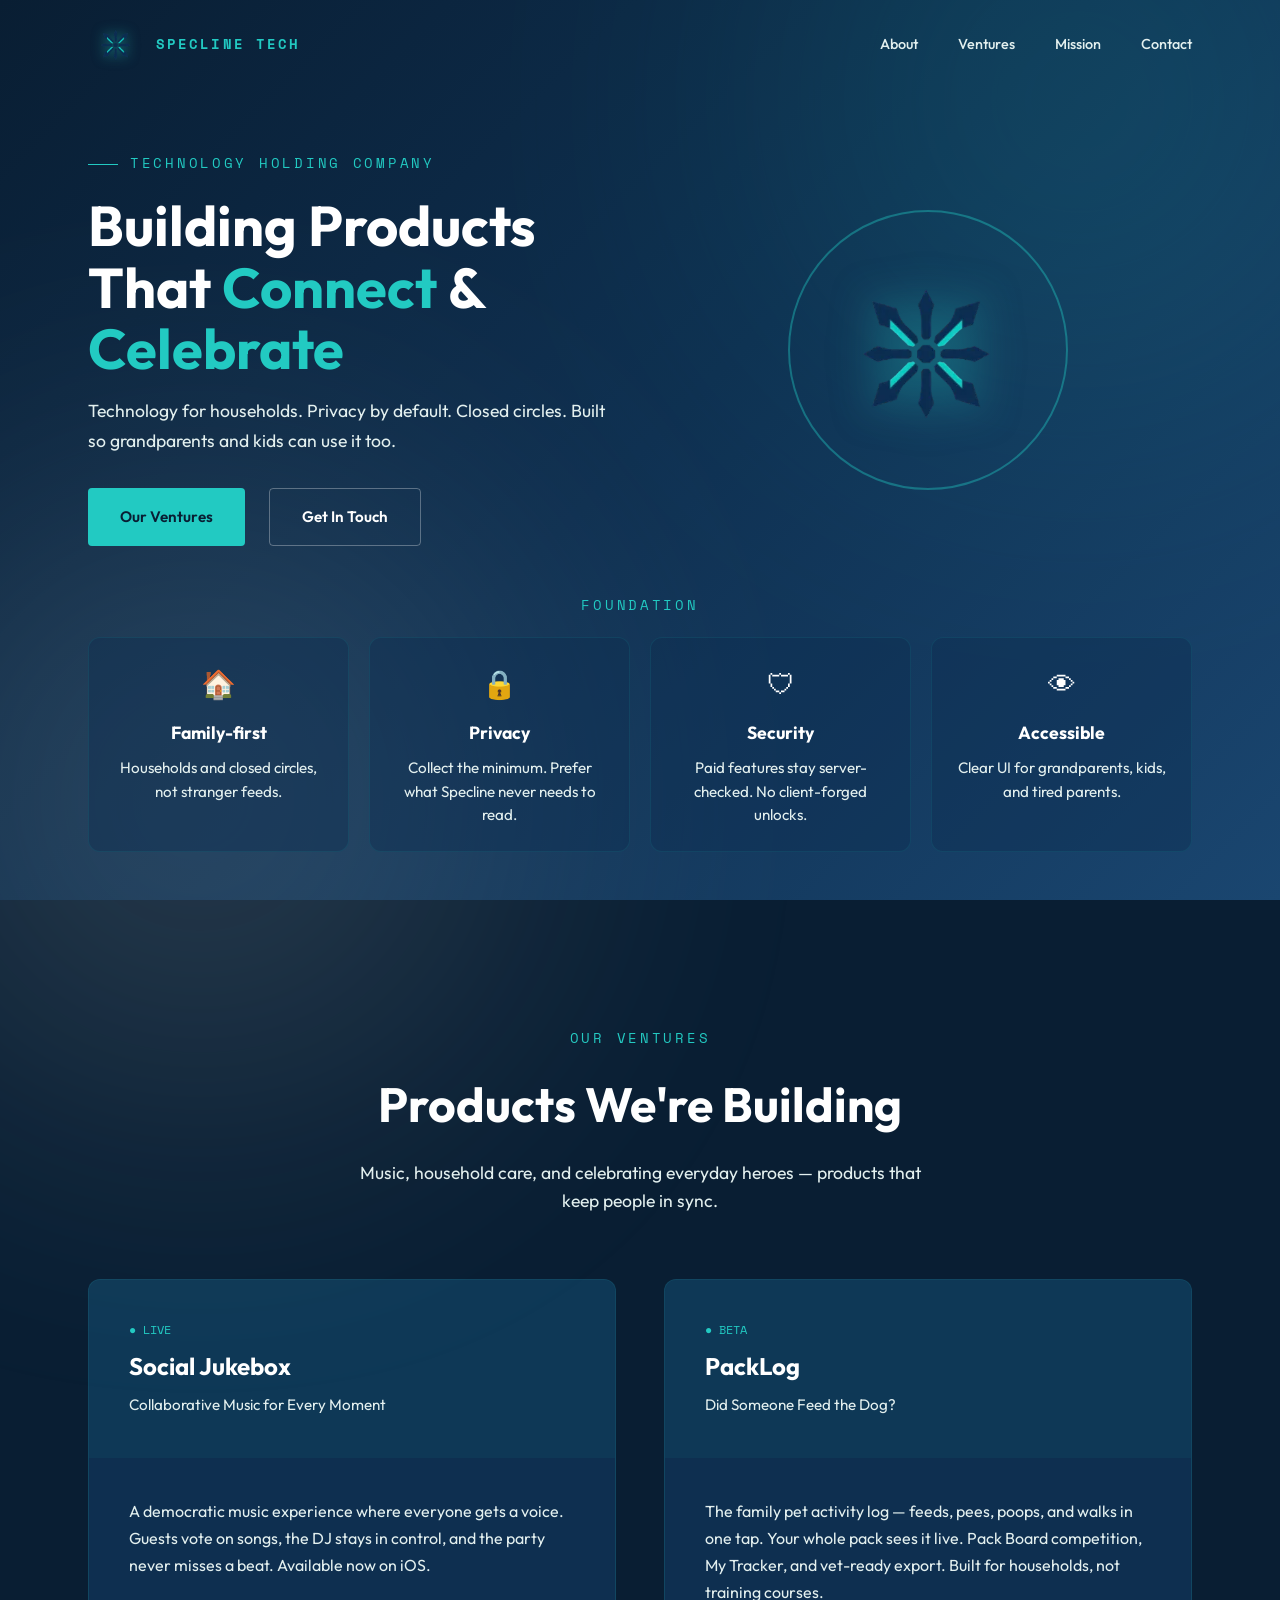
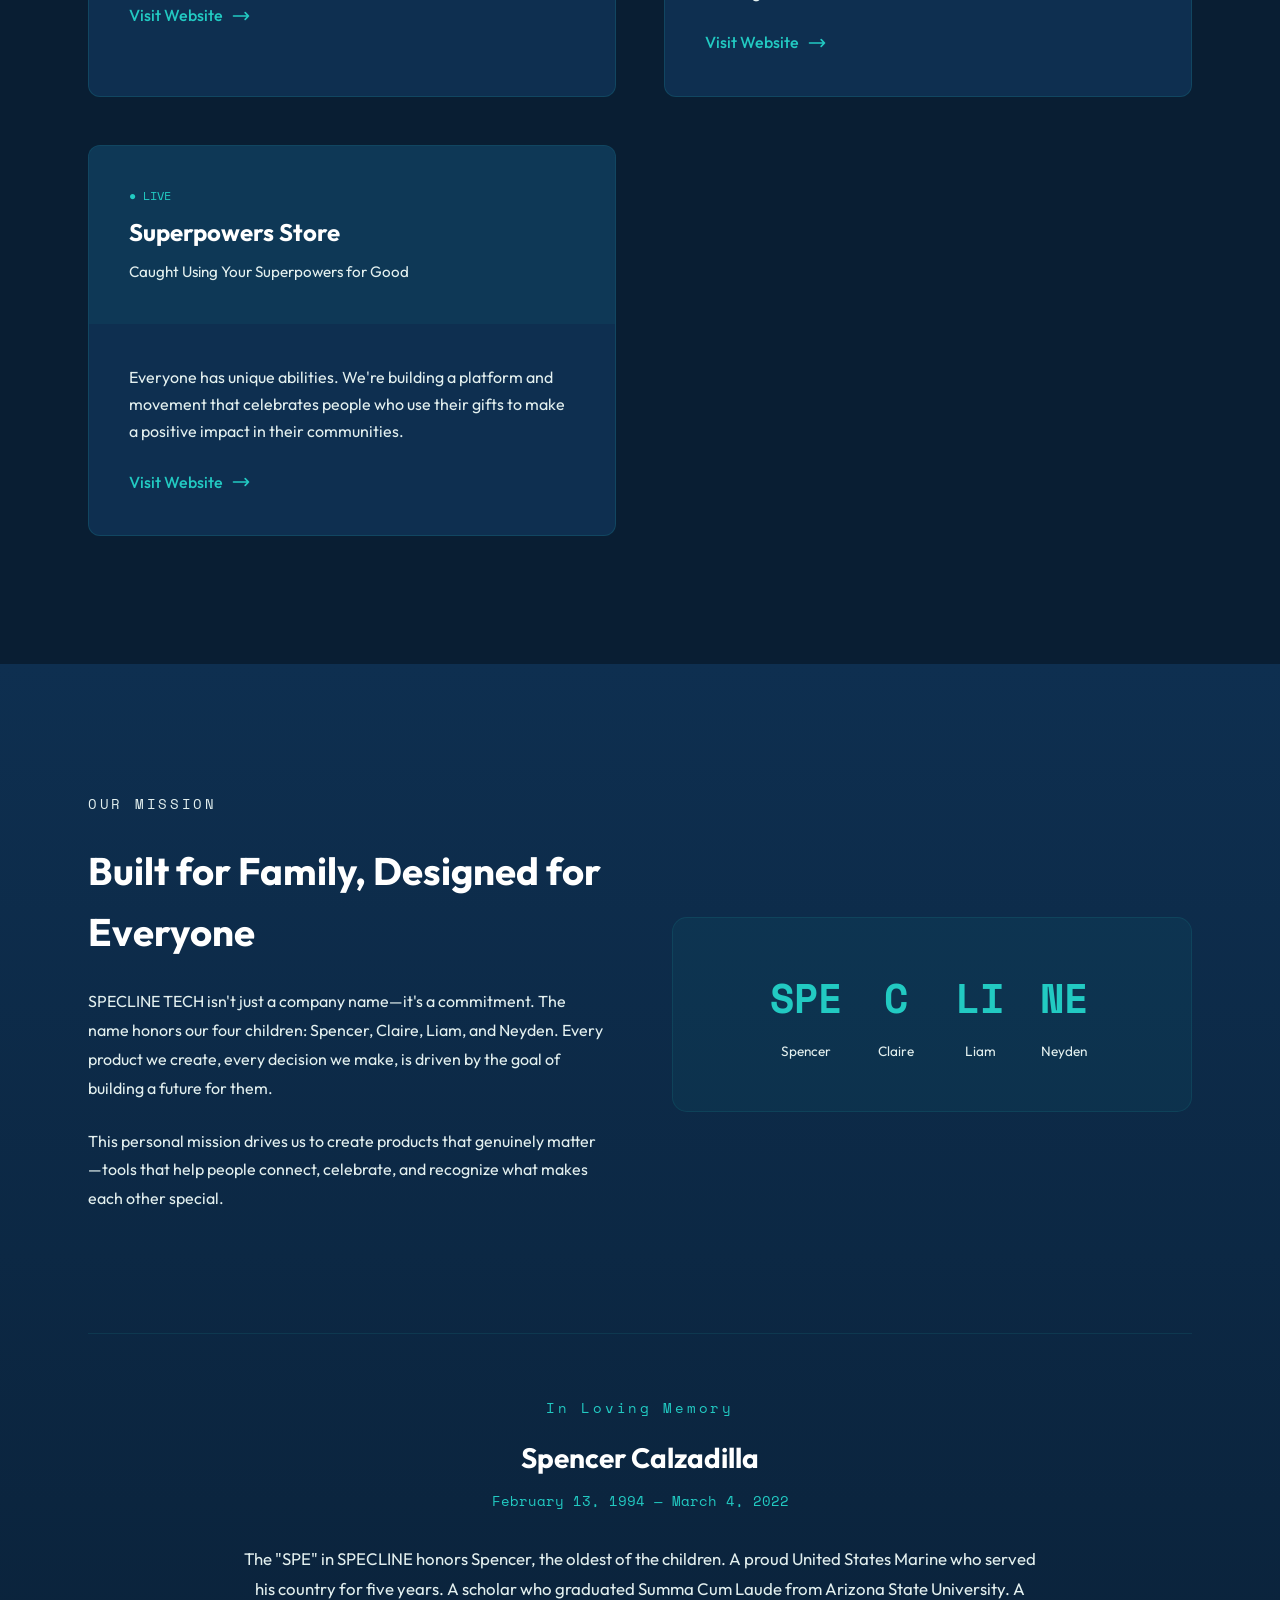
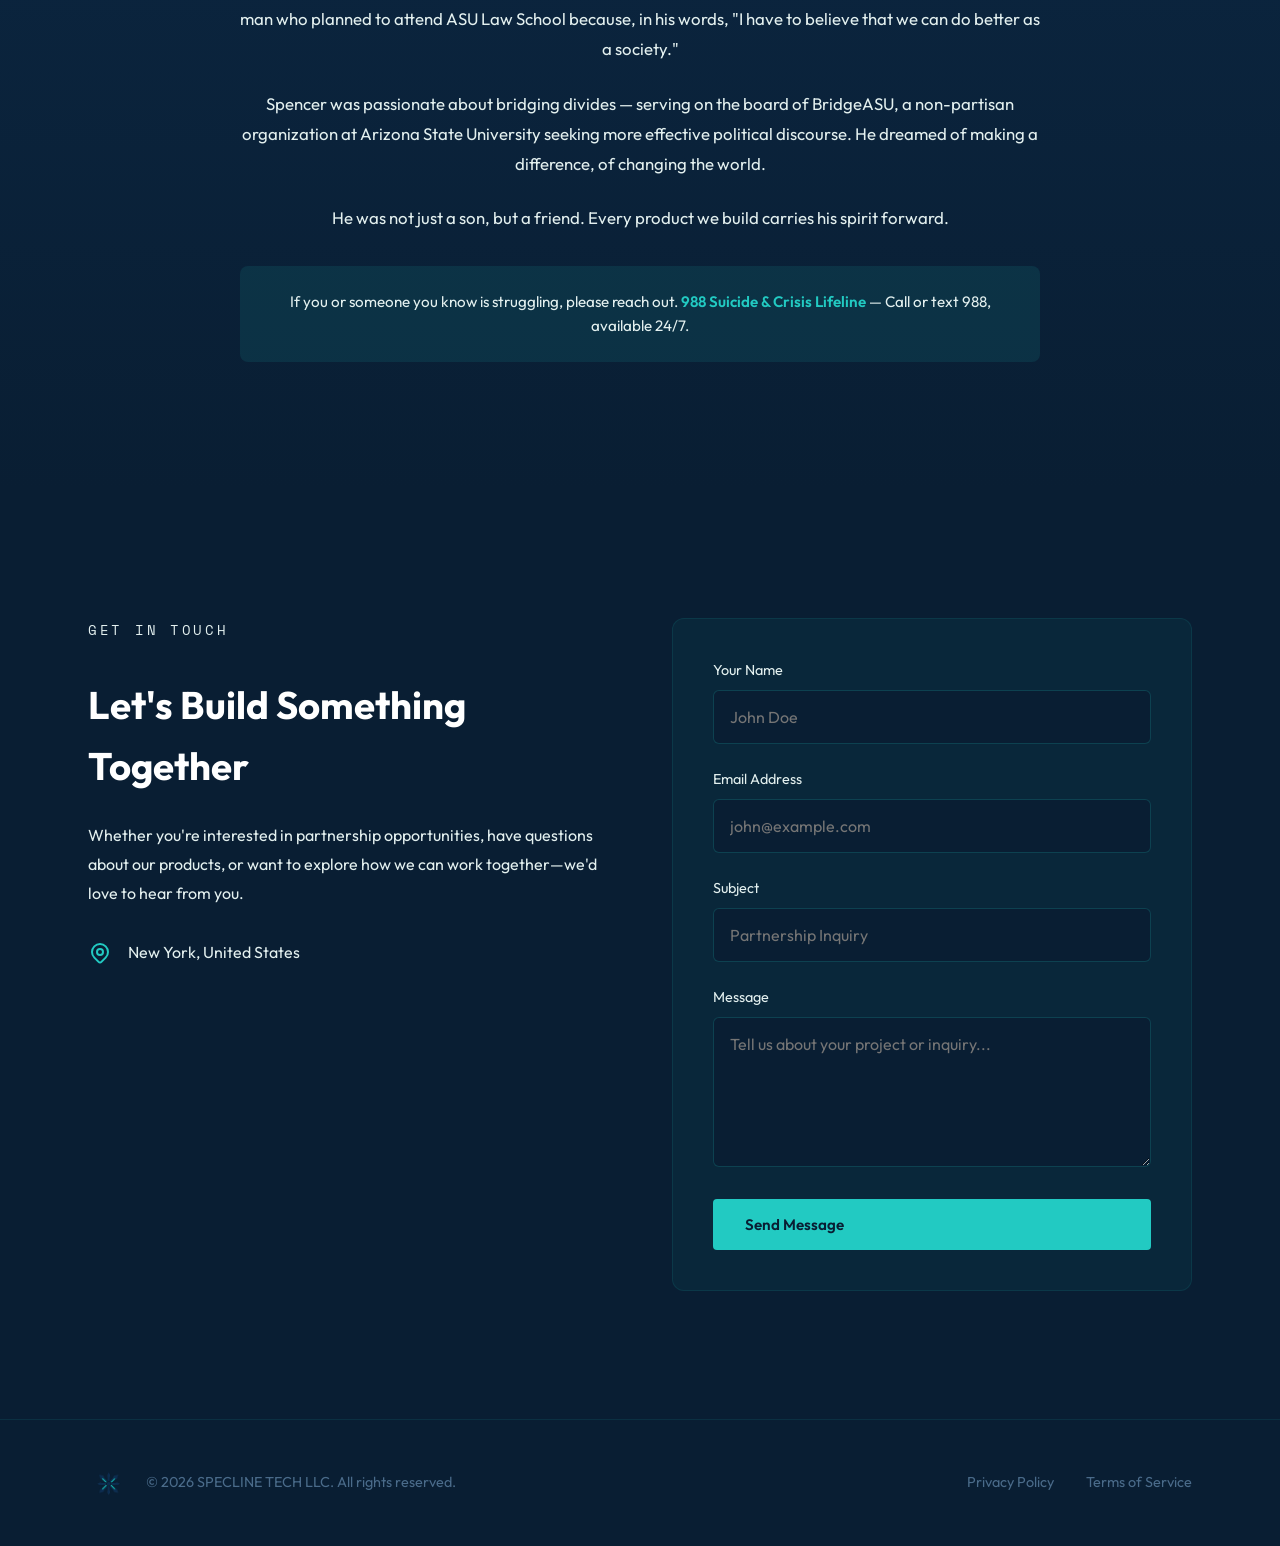
==== commit 34c3ccb6: "Show Foundation pillars above the fold on the homepage Replace the hero subline and WHO WE ARE trio " ====
--- a/index.html
+++ b/index.html
@@ -68,8 +68,17 @@
         .mobile-menu-btn { display: none; background: none; border: none; cursor: pointer; padding: 0.5rem; z-index: 1001; }
         .mobile-menu-btn span { display: block; width: 24px; height: 2px; background: var(--teal); margin: 5px 0; transition: 0.3s; }
 
+        /* First screen: hero + Foundation pillars (above the fold on typical laptops) */
+        .first-screen {
+            min-height: 100vh;
+            display: flex;
+            flex-direction: column;
+            position: relative;
+            background: linear-gradient(135deg, var(--navy-dark) 0%, var(--navy) 50%, var(--navy-light) 100%);
+        }
+
         /* Hero */
-        .hero { min-height: 100vh; display: flex; align-items: center; position: relative; background: linear-gradient(135deg, var(--navy-dark) 0%, var(--navy) 50%, var(--navy-light) 100%); }
+        .hero { flex: 1 1 auto; display: flex; align-items: center; position: relative; padding-top: 5.5rem; }
         .hero-glow { position: absolute; width: 600px; height: 600px; border-radius: 50%; filter: blur(150px); opacity: 0.15; pointer-events: none; }
         .hero-glow-1 { background: var(--teal); top: -200px; right: -100px; animation: float 8s ease-in-out infinite; }
         .hero-glow-2 { background: var(--mint); bottom: -200px; left: -100px; animation: float 10s ease-in-out infinite reverse; }
@@ -79,12 +88,12 @@
             50% { transform: translate3d(30px, -30px, 0); }
         }
 
-        .hero-content { display: grid; grid-template-columns: 1fr 1fr; gap: 4rem; align-items: center; padding: var(--section-padding) 0; position: relative; z-index: 2; }
-        .hero-label { font-family: var(--font-mono); font-size: 0.85rem; color: var(--teal); letter-spacing: 0.2em; margin-bottom: 1.5rem; display: flex; align-items: center; gap: 0.75rem; }
+        .hero-content { display: grid; grid-template-columns: 1fr 1fr; gap: 3rem; align-items: center; padding: clamp(1.5rem, 4vw, 3rem) 0 clamp(1rem, 3vw, 2rem); position: relative; z-index: 2; }
+        .hero-label { font-family: var(--font-mono); font-size: 0.85rem; color: var(--teal); letter-spacing: 0.2em; margin-bottom: 1.25rem; display: flex; align-items: center; gap: 0.75rem; }
         .hero-label::before { content: ''; width: 30px; height: 1px; background: var(--teal); }
-        .hero h1 { font-size: clamp(2.5rem, 5vw, 4rem); font-weight: 700; line-height: 1.1; margin-bottom: 1.5rem; }
+        .hero h1 { font-size: clamp(2.25rem, 4.5vw, 3.5rem); font-weight: 700; line-height: 1.1; margin-bottom: 1rem; }
         .hero h1 .highlight { color: var(--teal); }
-        .hero-description { font-size: 1.15rem; color: var(--mint-light); margin-bottom: 2.5rem; max-width: 500px; line-height: 1.8; }
+        .hero-description { font-size: 1.1rem; color: var(--mint-light); margin-bottom: 2rem; max-width: 540px; line-height: 1.7; }
         .hero-cta { display: flex; gap: 1.5rem; flex-wrap: wrap; }
 
         .btn { display: inline-flex; align-items: center; gap: 0.5rem; padding: 1rem 2rem; font-family: var(--font-display); font-size: 0.95rem; font-weight: 600; text-decoration: none; border-radius: 4px; transition: all 0.3s var(--transition-smooth); cursor: pointer; border: none; }
@@ -93,28 +102,30 @@
         .btn-secondary { background: transparent; color: var(--white); border: 1px solid rgba(255, 255, 255, 0.3); }
         .btn-secondary:hover { border-color: var(--teal); color: var(--teal); }
 
-        .logo-showcase { position: relative; width: 300px; height: 300px; margin: 0 auto; overflow: visible; }
+        .logo-showcase { position: relative; width: 240px; height: 240px; margin: 0 auto; overflow: visible; }
         .logo-showcase img { width: 100%; height: 100%; object-fit: contain; position: relative; z-index: 2; filter: drop-shadow(0 0 20px rgba(34, 202, 194, 0.5)); }
-        .logo-ring { position: absolute; top: 50%; left: 50%; transform: translate(-50%, -50%); border: 2px solid rgba(34, 202, 194, 0.4); border-radius: 50%; width: 350px; height: 350px; animation: pulse-ring 4s ease-out infinite; }
+        .logo-ring { position: absolute; top: 50%; left: 50%; transform: translate(-50%, -50%); border: 2px solid rgba(34, 202, 194, 0.4); border-radius: 50%; width: 280px; height: 280px; animation: pulse-ring 4s ease-out infinite; }
 
         @keyframes pulse-ring {
             0% { opacity: 1; transform: translate(-50%, -50%) scale(0.8); }
             100% { opacity: 0; transform: translate(-50%, -50%) scale(1.3); }
         }
 
-        /* About Section */
-        .about { background: linear-gradient(180deg, var(--navy) 0%, var(--navy-dark) 100%); padding: var(--section-padding) 0; }
+        /* Foundation pillars (first content row after hero) */
+        .about { background: transparent; padding: 0 0 clamp(2rem, 4vw, 3rem); position: relative; z-index: 2; }
         .section-header { text-align: center; margin-bottom: 4rem; }
+        .foundation-header { margin-bottom: 1.25rem; }
+        .foundation-header .section-label { margin-bottom: 0; font-weight: 400; }
         .section-label { font-family: var(--font-mono); color: var(--teal); letter-spacing: 0.2em; font-size: 0.85rem; margin-bottom: 1rem; }
         .section-title { font-size: clamp(2rem, 4vw, 3rem); font-weight: 700; margin-bottom: 1rem; }
         .section-subtitle { color: var(--mint-light); font-size: 1.1rem; max-width: 600px; margin: 0 auto; }
 
-        .about-grid { display: grid; grid-template-columns: repeat(auto-fit, minmax(min(300px, 100%), 1fr)); gap: 2rem; }
-        .about-card { background: rgba(14, 47, 80, 0.4); border: 1px solid rgba(34, 202, 194, 0.1); padding: 2.5rem; border-radius: 12px; text-align: center; transition: all 0.3s var(--transition-smooth); }
+        .about-grid { display: grid; grid-template-columns: repeat(4, 1fr); gap: 1.25rem; }
+        .about-card { background: rgba(14, 47, 80, 0.4); border: 1px solid rgba(34, 202, 194, 0.1); padding: 1.5rem 1.25rem; border-radius: 12px; text-align: center; transition: all 0.3s var(--transition-smooth); }
         .about-card:hover { transform: translateY(-5px); border-color: var(--teal); }
-        .about-icon { font-size: 2.5rem; margin-bottom: 1.5rem; }
-        .about-card h3 { font-size: 1.25rem; margin-bottom: 1rem; color: var(--white); }
-        .about-card p { color: var(--mint-light); line-height: 1.7; }
+        .about-icon { font-size: 1.75rem; margin-bottom: 0.75rem; }
+        .about-card h3 { font-size: 1.1rem; margin-bottom: 0.6rem; color: var(--white); }
+        .about-card p { color: var(--mint-light); line-height: 1.55; font-size: 0.95rem; }
 
         /* Ventures */
         .ventures { background: var(--navy-dark); padding: var(--section-padding) 0; }
@@ -196,16 +207,35 @@
         }
 
         /* Mobile */
+        @media (max-height: 850px) and (min-width: 969px) {
+            .hero { padding-top: 4.75rem; }
+            .hero-content { padding: 1rem 0 0.75rem; gap: 2rem; }
+            .hero h1 { font-size: clamp(2rem, 3.5vw, 2.75rem); margin-bottom: 0.75rem; }
+            .hero-description { margin-bottom: 1.25rem; font-size: 1.05rem; }
+            .logo-showcase { width: 200px; height: 200px; }
+            .logo-ring { width: 240px; height: 240px; }
+            .about { padding-bottom: 1.5rem; }
+            .about-card { padding: 1.15rem 1rem; }
+            .foundation-header { margin-bottom: 0.85rem; }
+        }
+
+        @media (max-width: 1100px) {
+            .about-grid { grid-template-columns: repeat(2, 1fr); }
+        }
+
         @media (max-width: 968px) {
+            .first-screen { min-height: 0; }
             .hero-content, .mission-content, .contact-wrapper { grid-template-columns: 1fr; text-align: center; }
             .hero-text { order: 2; }
             .hero-visual { order: 1; }
-            .hero-description { margin: 0 auto 2.5rem; }
+            .hero-description { margin: 0 auto 2rem; }
             .hero-cta { justify-content: center; }
             .hero-label { justify-content: center; }
             .hero-label::before { display: none; }
             .name-letters { justify-content: center; }
             .footer-content { flex-direction: column; text-align: center; }
+            .logo-showcase { width: 200px; height: 200px; }
+            .logo-ring { width: 240px; height: 240px; }
         }
 
         @media (max-width: 768px) {
@@ -215,6 +245,8 @@
             .bg-pattern { position: absolute; }
             .hero-glow { display: none; }
             .logo-ring { opacity: 0.7; border-width: 2px; transform: translate(-50%, -50%) translateZ(0); -webkit-transform: translate(-50%, -50%) translateZ(0); }
+            .about-grid { grid-template-columns: 1fr; }
+            .about { padding-bottom: 3rem; }
         }
     </style>
 </head>
@@ -242,56 +274,61 @@
     </nav>
 
     <main>
-        <section class="hero" id="hero">
+        <div class="first-screen">
             <div class="hero-glow hero-glow-1"></div>
             <div class="hero-glow hero-glow-2"></div>
-            <div class="container">
-                <div class="hero-content">
-                    <div class="hero-text">
-                        <p class="hero-label">TECHNOLOGY HOLDING COMPANY</p>
-                        <h1>Building Products That <span class="highlight">Connect</span> & <span class="highlight">Celebrate</span></h1>
-                        <p class="hero-description">SPECLINE TECH LLC is a technology holding company creating innovative products that bring people together and recognize what makes them extraordinary.</p>
-                        <div class="hero-cta">
-                            <a href="#ventures" class="btn btn-primary">Our Ventures</a>
-                            <a href="#contact" class="btn btn-secondary">Get In Touch</a>
-                        </div>
-                    </div>
-                    <div class="hero-visual">
-                        <div class="logo-showcase">
-                            <div class="logo-ring"></div>
-                            <img src="assets/images/logo-icon.webp" alt="SPECLINE TECH Logo" width="300" height="300">
-                        </div>
-                    </div>
-                </div>
-            </div>
-        </section>
-
-        <section class="about" id="about">
-            <div class="container">
-                <div class="section-header">
-                    <p class="section-label">WHO WE ARE</p>
-                    <h2 class="section-title">Technology With Purpose</h2>
-                    <p class="section-subtitle">We create products that make meaningful connections and celebrate the best in people.</p>
-                </div>
-                <div class="about-grid">
-                    <div class="about-card">
-                        <div class="about-icon">🚀</div>
-                        <h3>Innovation First</h3>
-                        <p>We leverage cutting-edge technology to build products that solve real problems and create genuine value for our users.</p>
-                    </div>
-                    <div class="about-card">
-                        <div class="about-icon">🤝</div>
-                        <h3>Connection Driven</h3>
-                        <p>Every product we build is designed to bring people together — through music, household routines, recognition, or shared experiences.</p>
-                    </div>
-                    <div class="about-card">
-                        <div class="about-icon">✨</div>
-                        <h3>Celebrating People</h3>
-                        <p>We believe in recognizing extraordinary individuals and helping people use their unique abilities for good.</p>
-                    </div>
-                </div>
-            </div>
-        </section>
+            <section class="hero" id="hero">
+                <div class="container">
+                    <div class="hero-content">
+                        <div class="hero-text">
+                            <p class="hero-label">TECHNOLOGY HOLDING COMPANY</p>
+                            <h1>Building Products That <span class="highlight">Connect</span> & <span class="highlight">Celebrate</span></h1>
+                            <p class="hero-description">Technology for households. Privacy by default. Closed circles. Built so grandparents and kids can use it too.</p>
+                            <div class="hero-cta">
+                                <a href="#ventures" class="btn btn-primary">Our Ventures</a>
+                                <a href="#contact" class="btn btn-secondary">Get In Touch</a>
+                            </div>
+                        </div>
+                        <div class="hero-visual">
+                            <div class="logo-showcase">
+                                <div class="logo-ring"></div>
+                                <img src="assets/images/logo-icon.webp" alt="SPECLINE TECH Logo" width="240" height="240">
+                            </div>
+                        </div>
+                    </div>
+                </div>
+            </section>
+
+            <section class="about" id="about">
+                <div class="container">
+                    <div class="section-header foundation-header">
+                        <h2 class="section-label">FOUNDATION</h2>
+                    </div>
+                    <div class="about-grid">
+                        <div class="about-card">
+                            <div class="about-icon" aria-hidden="true">🏠</div>
+                            <h3>Family-first</h3>
+                            <p>Households and closed circles, not stranger feeds.</p>
+                        </div>
+                        <div class="about-card">
+                            <div class="about-icon" aria-hidden="true">🔒</div>
+                            <h3>Privacy</h3>
+                            <p>Collect the minimum. Prefer what Specline never needs to read.</p>
+                        </div>
+                        <div class="about-card">
+                            <div class="about-icon" aria-hidden="true">🛡</div>
+                            <h3>Security</h3>
+                            <p>Paid features stay server-checked. No client-forged unlocks.</p>
+                        </div>
+                        <div class="about-card">
+                            <div class="about-icon" aria-hidden="true">👁</div>
+                            <h3>Accessible</h3>
+                            <p>Clear UI for grandparents, kids, and tired parents.</p>
+                        </div>
+                    </div>
+                </div>
+            </section>
+        </div>
 
         <section class="ventures" id="ventures">
             <div class="container">
